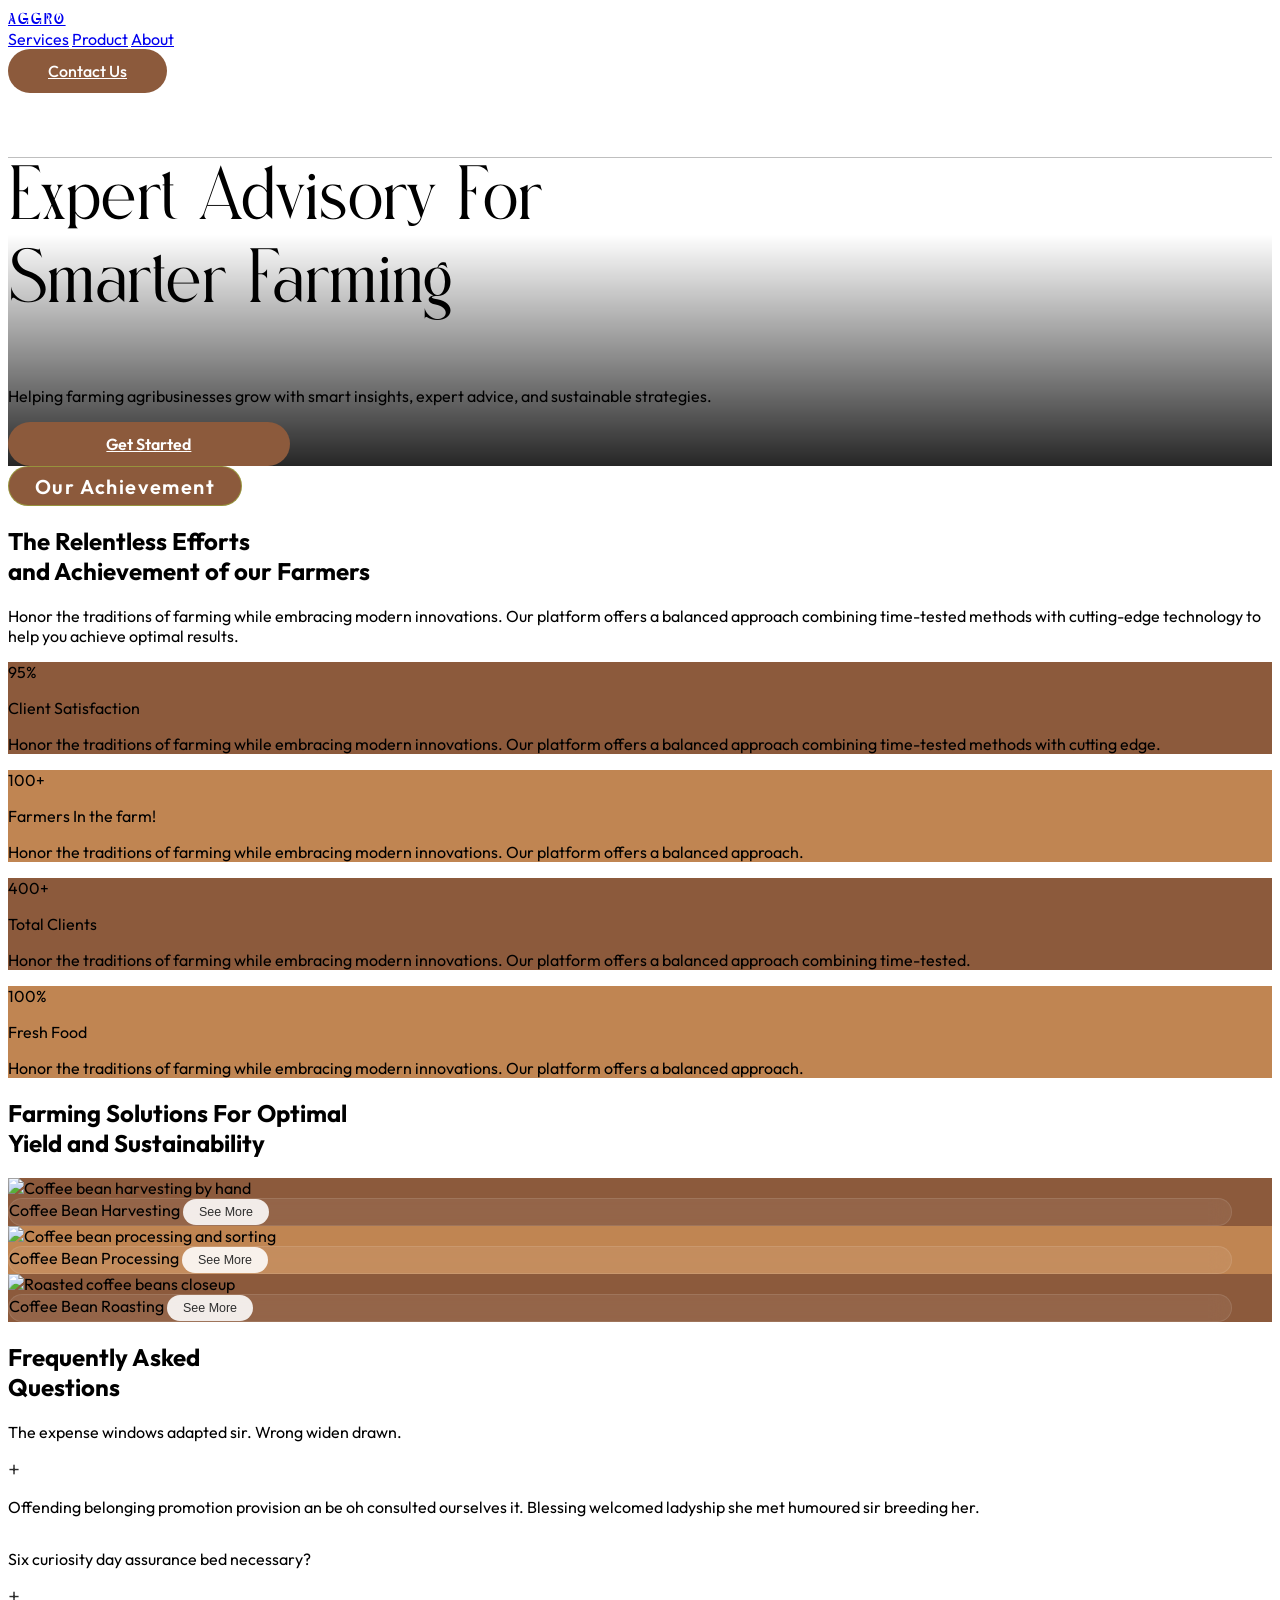
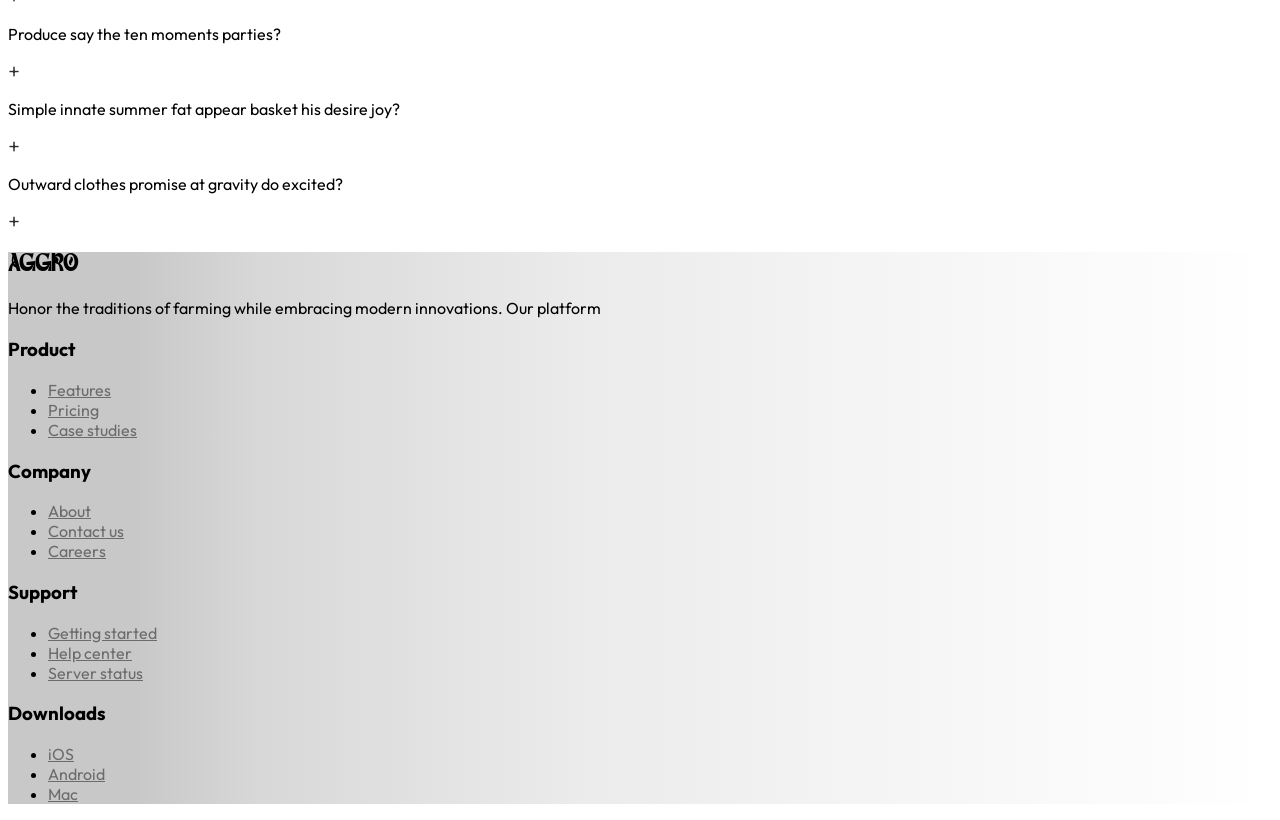
==== index.html @ a962a9cc "upd: home game" ====
<!DOCTYPE html>
<html lang="id">

<head>
    <meta charset="UTF-8" />
    <meta name="viewport" content="width=device-width, initial-scale=1.0" />
    <title>AGGRO – Expert Advisory For Smarter Farming</title>
    <script src="https://cdn.tailwindcss.com"></script>
    <link href="https://fonts.googleapis.com/css2?family=Bebas+Neue&family=Outfit:wght@300;400;500;600;700&display=swap"
        rel="stylesheet" />
    <link rel="stylesheet" href="assests/variables.css" />
    <link rel="stylesheet" href="assests/home.css" />
    <script src="assests/tailwind-config.js"></script>
</head>

<body class="text-white overflow-x-hidden">

    <!-- NAVBAR -->
    <nav class="fixed top-0 left-0 right-0 z-50">
        <div class="max-w-[1540px] mx-auto px-6 w-full py-8 flex items-center justify-between">
            <!-- Logo -->
            <a href="#" class="logo text-white text-4xl tracking-widest" style="letter-spacing:0.12em;">AGGRO</a>

            <!-- Nav links -->
            <div class="hidden md:flex items-center gap-8">
                <a href="#" class="text-white/80 hover:text-white text-xl font-medium transition-colors">Services</a>
                <a href="#" class="text-white/80 hover:text-white text-xl font-medium transition-colors">Product</a>
                <a href="#" class="text-white/80 hover:text-white text-xl font-medium transition-colors">About</a>
            </div>

            <!-- CTA -->
            <a href="#" class="btn-outline text-xl">Contact Us</a>
        </div>
    </nav>

    <!-- HERO -->
    <section class="hero-bg w-full min-h-screen flex flex-col justify-end pb-24 pt-32 rounded-b-[30px]">

        <div class="max-w-[1540px] mx-auto px-6 w-full">
            <div class="max-w-5xl flex flex-col gap-12">

                <div class="anim-1 font-display">
                    <h1 class="anim-2 hero-title text-white text-8xl">
                        Expert Advisory For<br />
                        <span class="text-[#8C5A3C]">Smarter Farming</span>
                    </h1>
                </div>

                <p class="anim-3 text-white/65 text-base leading-relaxed max-w-xl">
                    Helping farming agribusinesses grow with smart insights, expert advice, and sustainable strategies.
                </p>

                <div class="anim-4 flex flex-wrap gap-4 mt-6">
                    <a href="#" class="btn-lime text-xl">Get Started</a>
                </div>

            </div>
        </div>
        </div>
    </section>

    <section class="max-w-[1540px] mx-auto px-6 mt-24">

        <div class="grid gap-8 md:gap-12 mb-10 md:px-4 items-end">

            <div class="md:col-span-7 flex flex-col items-start text-left">

                <div class="mb-5">
                    <span
                        class="badge-secondary font-display font-semibold text-xl px-4 py-1.5 rounded-full tracking-wide">
                        Our Achievement
                    </span>
                </div>

                <h2 class="font-display font-[800] text-black text-4xl md:text-[5.6rem] leading-tight">
                    The Relentless Efforts<br>and Achievement of our Farmers
                </h2>

            </div>

            <div class="md:col-span-5 text-left md:pb-2">
                <p class="text-gray-500 font-body text-base leading-relaxed text-xl">
                    Honor the traditions of farming while embracing modern innovations.
                    Our platform offers a balanced approach combining time-tested methods
                    with cutting-edge technology to help you achieve optimal results.
                </p>
            </div>

        </div>
        <div class="grid grid-cols-1 sm:grid-cols-2 lg:grid-cols-4 gap-6 mb-24 items-stretch">

            <div class="card-hover card-1  rounded-3xl p-7 flex flex-col justify-between h-full gap-4">
                <div>
                    <p class="font-display font-extrabold text-4xl mb-1">95%</p>
                    <p class="font-display font-semibold text-base">Client Satisfaction</p>
                </div>
                <p class="text-sm leading-relaxed font-body">
                    Honor the traditions of farming while embracing modern innovations.
                    Our platform offers a balanced approach combining time-tested methods with cutting edge.
                </p>
            </div>

            <div class="card-hover card-2 rounded-3xl p-7 flex flex-col justify-between h-full gap-4 shadow-lg">
                <div>
                    <p class="font-display font-extrabold text-4xl mb-1">100+</p>
                    <p class="font-display font-semibold text-base">Farmers In the farm!</p>
                </div>
                <p class="text-sm leading-relaxed font-body">
                    Honor the traditions of farming while embracing modern innovations.
                    Our platform offers a balanced approach.
                </p>
            </div>

            <div class="card-hover card-3 rounded-3xl p-7 flex flex-col justify-between h-full gap-4">
                <div>
                    <p class="font-display font-extrabold text-4xl mb-1">400+</p>
                    <p class="font-display font-semibold text-base">Total Clients</p>
                </div>
                <p class="text-sm leading-relaxed font-body">
                    Honor the traditions of farming while embracing modern innovations.
                    Our platform offers a balanced approach combining time-tested.
                </p>
            </div>

            <div class="card-hover card-4 rounded-3xl p-7 flex flex-col justify-between h-full gap-4">
                <div>
                    <p class="font-display font-extrabold text-4xl mb-1">100%</p>
                    <p class="font-display font-semibold text-base">Fresh Food</p>
                </div>
                <p class="text-sm leading-relaxed font-body">
                    Honor the traditions of farming while embracing modern innovations.
                    Our platform offers a balanced approach.
                </p>
            </div>

        </div>
    </section>

    <section class="max-w-[1540px] mx-auto px-6 mb-24">

        <!-- Heading -->
        <div class="heading-anim text-right py-10 mb-6">
            <h2 class="font-display font-extrabold text-[2.6rem] md:text-8xl text-[#3a3a3a] leading-tight">
                Farming Solutions For Optimal<br>Yield and Sustainability
            </h2>
        </div>

        <!-- 3 Image Cards -->
        <div class="grid grid-cols-1 md:grid-cols-3 gap-5">

            <!-- Card 1: Automation Solution -->
            <div class="farm-card card-1 relative rounded-2xl overflow-hidden aspect-[4/3] cursor-pointer">
                <!-- Image -->
                <img src="https://images.unsplash.com/photo-1447933601403-0c6688de566e?w=800&q=80"
                    alt="Coffee bean harvesting by hand" class="w-full h-full object-cover" />
                <!-- Frosted bottom bar -->
                <div class="card-bar absolute  bottom-4 left-6 right-0 flex items-center justify-between px-4 py-3">
                    <span class="text-white text-sm font-body">Coffee Bean Harvesting</span>
                    <button class="see-more-btn">See More</button>
                </div>
            </div>

            <!-- Card 2: Smart Irrigation System -->
            <div class="farm-card card-2 relative rounded-2xl overflow-hidden aspect-[4/3] cursor-pointer">
                <!-- Image -->
                <img src="https://images.unsplash.com/photo-1559056199-641a0ac8b55e?w=800&q=80"
                    alt="Coffee bean processing and sorting" class="w-full h-full object-cover" />
                <!-- Frosted bottom bar -->
                <div class="card-bar absolute bottom-4 left-6 right-0 flex items-center justify-between px-4 py-3">
                    <span class="text-white text-sm font-body">Coffee Bean Processing</span>
                    <button class="see-more-btn">See More</button>
                </div>
            </div>

            <div class="farm-card card-3 relative rounded-2xl overflow-hidden aspect-[4/3] cursor-pointer">
                <!-- Image -->
                <img src="https://images.unsplash.com/photo-1447933601403-0c6688de566e?w=800&q=80"
                    alt="Roasted coffee beans closeup" class="w-full h-full object-cover" />
                <!-- Frosted bottom bar -->
                <div class="card-bar absolute  bottom-4 left-6 right-0 flex items-center justify-between px-4 py-3">
                    <span class="text-white text-sm font-body">Coffee Bean Roasting</span>
                    <button class="see-more-btn">See More</button>
                </div>
            </div>

        </div>

    </section>

    <section class="py-20 px-6">
        <div class="max-w-[1540px] mx-auto">
            <div class="grid md:grid-cols-[1fr_2fr] gap-12 items-start">

                <!-- Kiri: Judul -->
                <div class="anim-title pt-2">
                    <h2 class="font-display font-extrabold text-[2rem] md:text-6xl leading-tight text-[#1e1e1e]">
                        Frequently Asked<br>Questions
                    </h2>
                </div>

                <!-- Kanan: Accordion -->
                <div class="flex flex-col gap-3">

                    <!-- FAQ 1 — open by default -->
                    <div class="faq-card faq-item open anim-faq-1 bg-white rounded-xl border border-gray-200 px-5 py-4"
                        onclick="toggleFaq(this)">
                        <div class="flex items-start justify-between gap-4">
                            <p class="font-body font-semibold text-[0.95rem] text-[#1e1e1e] leading-snug">
                                The expense windows adapted sir. Wrong widen drawn.
                            </p>
                            <span class="faq-icon flex-shrink-0 mt-0.5">+</span>
                        </div>
                        <div class="faq-answer">
                            <p class="font-body text-[0.85rem] text-gray-500 leading-relaxed pt-3">
                                Offending belonging promotion provision an be oh consulted ourselves it. Blessing
                                welcomed ladyship she met humoured sir breeding her.
                            </p>
                        </div>
                    </div>

                    <!-- FAQ 2 -->
                    <div class="faq-card faq-item anim-faq-2 bg-white rounded-xl border border-gray-200 px-5 py-4"
                        onclick="toggleFaq(this)">
                        <div class="flex items-center justify-between gap-4">
                            <p class="font-body font-medium text-[0.95rem] text-[#1e1e1e]">
                                Six curiosity day assurance bed necessary?
                            </p>
                            <span class="faq-icon flex-shrink-0">+</span>
                        </div>
                        <div class="faq-answer">
                            <p class="font-body text-[0.85rem] text-gray-500 leading-relaxed pt-3">
                                Offending belonging promotion provision an be oh consulted ourselves it. Blessing
                                welcomed ladyship she met humoured sir breeding her.
                            </p>
                        </div>
                    </div>

                    <!-- FAQ 3 -->
                    <div class="faq-card faq-item anim-faq-3 bg-white rounded-xl border border-gray-200 px-5 py-4"
                        onclick="toggleFaq(this)">
                        <div class="flex items-center justify-between gap-4">
                            <p class="font-body font-medium text-[0.95rem] text-[#1e1e1e]">
                                Produce say the ten moments parties?
                            </p>
                            <span class="faq-icon flex-shrink-0">+</span>
                        </div>
                        <div class="faq-answer">
                            <p class="font-body text-[0.85rem] text-gray-500 leading-relaxed pt-3">
                                Offending belonging promotion provision an be oh consulted ourselves it. Blessing
                                welcomed ladyship she met humoured sir breeding her.
                            </p>
                        </div>
                    </div>

                    <!-- FAQ 4 -->
                    <div class="faq-card faq-item anim-faq-4 bg-white rounded-xl border border-gray-200 px-5 py-4"
                        onclick="toggleFaq(this)">
                        <div class="flex items-center justify-between gap-4">
                            <p class="font-body font-medium text-[0.95rem] text-[#1e1e1e]">
                                Simple innate summer fat appear basket his desire joy?
                            </p>
                            <span class="faq-icon flex-shrink-0">+</span>
                        </div>
                        <div class="faq-answer">
                            <p class="font-body text-[0.85rem] text-gray-500 leading-relaxed pt-3">
                                Offending belonging promotion provision an be oh consulted ourselves it. Blessing
                                welcomed ladyship she met humoured sir breeding her.
                            </p>
                        </div>
                    </div>

                    <!-- FAQ 5 -->
                    <div class="faq-card faq-item anim-faq-5 bg-white rounded-xl border border-gray-200 px-5 py-4"
                        onclick="toggleFaq(this)">
                        <div class="flex items-center justify-between gap-4">
                            <p class="font-body font-medium text-[0.95rem] text-[#1e1e1e]">
                                Outward clothes promise at gravity do excited?
                            </p>
                            <span class="faq-icon flex-shrink-0">+</span>
                        </div>
                        <div class="faq-answer">
                            <p class="font-body text-[0.85rem] text-gray-500 leading-relaxed pt-3">
                                Offending belonging promotion provision an be oh consulted ourselves it. Blessing
                                welcomed ladyship she met humoured sir breeding her.
                            </p>
                        </div>
                    </div>

                </div>
            </div>
        </div>
    </section>

    <footer class="py-11 px-6 md:px-10">
        <div class="max-w-[1540px] mx-auto">
            <div class="grid grid-cols-2 md:grid-cols-[2fr_1fr_1fr_1fr_1fr] gap-x-8 gap-y-10">

                <!-- Brand Column -->
                <div class="col-span-2 md:col-span-1 flex flex-col gap-3">
                    <h2 class="logo  text-[2.6rem] tracking-tight text-black leading-none">
                        AGGRO
                    </h2>
                    <p class="font-body text-[0.82rem] text-[#6b6b6b] leading-relaxed max-w-[200px]">
                        Honor the traditions of farming while embracing modern innovations. Our platform
                    </p>
                </div>

                <!-- Product Column -->
                <div class="flex flex-col gap-3">
                    <h3 class="font-body font-semibold text-[0.9rem] text-black">Product</h3>
                    <ul class="flex flex-col gap-2">
                        <li><a href="#" class="nav-link text-black font-body text-sm">Features</a></li>
                        <li><a href="#" class="nav-link text-black font-body text-sm">Pricing</a></li>
                        <li><a href="#" class="nav-link text-black font-body text-sm">Case studies</a></li>
                    </ul>
                </div>

                <!-- Company Column -->
                <div class="flex flex-col gap-3">
                    <h3 class="font-body font-semibold text-[0.9rem] text-black">Company</h3>
                    <ul class="flex flex-col gap-2">
                        <li><a href="#" class="nav-link text-black font-body text-sm">About</a></li>
                        <li><a href="#" class="nav-link text-black font-body text-sm">Contact us</a></li>
                        <li><a href="#" class="nav-link text-black font-body text-sm">Careers</a></li>
                    </ul>
                </div>

                <!-- Support Column -->
                <div class="flex flex-col gap-3">
                    <h3 class="font-body font-semibold text-[0.9rem] text-black">Support</h3>
                    <ul class="flex flex-col gap-2">
                        <li><a href="#" class="nav-link text-black font-body text-sm">Getting started</a></li>
                        <li><a href="#" class="nav-link text-black font-body text-sm">Help center</a></li>
                        <li><a href="#" class="nav-link text-black font-body text-sm">Server status</a></li>
                    </ul>
                </div>

                <!-- Downloads Column -->
                <div class="flex flex-col gap-3">
                    <h3 class="font-body font-semibold text-[0.9rem] text-black">Downloads</h3>
                    <ul class="flex flex-col gap-2">
                        <li><a href="#" class="nav-link text-black font-body text-sm">iOS</a></li>
                        <li><a href="#" class="nav-link text-black font-body text-sm">Android</a></li>
                        <li><a href="#" class="nav-link text-black font-body text-sm">Mac</a></li>
                    </ul>
                </div>

            </div>
        </div>
    </footer>
</body>
<script src="assests/js/toggle.js"></script>

</html>
---- assests/variables.css ----
@font-face {
    font-family: 'Jorda';
    src: url('font/Jorda-Exfont1527.otf') format('opentype');
    font-weight: bold;
    font-style: normal;
}

@font-face {
    font-family: 'MonasDemo';
    src: url('font/MonasDemoRegular-eZl86.ttf') format('truetype');
    font-weight: bolder;
    font-style: normal;
}

:root {
    /* Fonts */
    --font-display: 'Jorda', sans-serif;
    --font-body: 'Outfit', sans-serif;
    --font-logo: 'MonasDemo', sans-serif;

    /* Colors */
    --primary: #8C5A3C;
    --secondary: #C08552;
    --primary-hover: #C08552;
    --dark: #0d1a0e;
    --white: #ffffff;
    --text-main: rgba(255, 255, 255, 1);
    --text-muted: rgba(255, 255, 255, 0.65);
    --text-dim: rgba(255, 255, 255, 0.45);

    /* Glassmorphism */
    --glass-bg: rgba(255, 255, 255, 0.07);
    --glass-bg-dark: rgba(255, 255, 255, 0.07);
    --glass-bg-hover: rgba(255, 255, 255, 0.12);
    --glass-border: rgba(255, 255, 255, 0.1);
    --glass-blur: 14px;

    /* Spacing */
    --space-xs: 0.5rem;
    /* 8px */
    --space-sm: 1rem;
    /* 16px */
    --space-md: 1.5rem;
    /* 24px */
    --space-lg: 2.5rem;
    /* 40px */
    --space-xl: 4rem;
    /* 64px */
    --space-2xl: 6rem;
    /* 96px */

    /* Border Radius */
    --radius-sm: 8px;
    --radius-md: 12px;
    --radius-lg: 20px;
    --radius-xl: 32px;
    --radius-full: 9999px;

    /* Shadows */
    --shadow-primary: 0 8px 28px rgba(105, 64, 64, 0.366);
    --shadow-glass: 0 4px 30px rgba(0, 0, 0, 0.1);

    /* Transitions */
    --transition-fast: all 0.2s ease;
    --transition-base: all 0.3s cubic-bezier(0.4, 0, 0.2, 1);
}
---- assests/home.css ----
* {
            box-sizing: border-box;
        }

        body {
            font-family: var(--font-body);
        }

        .logo {
            font-family: var(--font-logo);
        }

        .hero-bg {
            background-image:
                linear-gradient(to bottom, rgba(0, 0, 0, 0) 25%, rgba(0, 0, 0, 0.85) 100%),
                url('img/bg-hero.jpg');
            background-size: cover;
            background-position: center;

        }

        .btn-lime {
            background: var(--primary);
            color: var(--white);
            font-weight: 600;
            border-radius: var(--radius-full);
            padding: 0.75rem 6.15rem;
            transition: var(--transition-base);
            display: inline-block;
        }

        .btn-lime:hover {
            filter: brightness(0.9);
        }

        .btn-outline {
            background-color: var(--primary);
            color: var(--white, #ffffff);
            font-weight: 500;
            border-radius: var(--radius-full);
            padding: 0.75rem 2.5rem;
            transition: var(--transition-base);
            display: inline-block;
            border: none;
        }

        .btn-outline:hover {
            filter: brightness(0.9);
        }

        .hero-title {
            font-family: var(--font-display);
            font-size: clamp(2.6rem, 6vw, 5rem);
            font-weight: 700;
            line-height: 1.08;
            letter-spacing: -0.02em;
        }

        .stat-card {
            background: var(--glass-bg);
            border: 1px solid var(--glass-border);
            backdrop-filter: blur(10px);
            border-radius: var(--radius-md);
        }

        /* Animate on load */
        @keyframes fadeUp {
            from {
                opacity: 0;
                transform: translateY(28px);
            }

            to {
                opacity: 1;
                transform: translateY(0);
            }
        }

        .anim-1 {
            animation: fadeUp 0.7s ease both;
        }

        .anim-2 {
            animation: fadeUp 0.7s 0.15s ease both;
        }

        .anim-3 {
            animation: fadeUp 0.7s 0.3s ease both;
        }

        .anim-4 {
            animation: fadeUp 0.7s 0.45s ease both;
        }

        .anim-5 {
            animation: fadeUp 0.7s 0.6s ease both;
        }

        .badge {
            background: rgba(168, 230, 61, 0.15);
            border: 1px solid rgba(168, 230, 61, 0.4);
            color: var(--primary);
            border-radius: var(--radius-full);
            font-size: 0.78rem;
            font-weight: 600;
            letter-spacing: 0.08em;
            text-transform: uppercase;
            padding: 0.3rem 0.9rem;
            display: inline-block;
        }

        .dot-lime {
            width: 8px;
            height: 8px;
            background: var(--primary);
            border-radius: var(--radius-full);
            display: inline-block;
            margin-right: 6px;
            box-shadow: 0 0 8px var(--primary);
            animation: pulse 1.8s infinite;
        }

        @keyframes pulse {

            0%,
            100% {
                opacity: 1;
            }

            50% {
                opacity: 0.35;
            }
        }

        .badge-secondary {
            background: var(--primary);
            border: 1px solid rgba(168, 230, 61, 0.4);
            color: var(--white);
            border-radius: var(--radius-full);
            font-size: 1.25rem;
            font-weight: 600;
            letter-spacing: 0.08em;
            padding: 0.4rem 1.6rem;
            display: inline-block;
        }

        /* Feature cards */
        .feature-card {
            background: var(--glass-bg);
            border: 1px solid var(--glass-border);
            border-radius: var(--radius-lg);
            padding: var(--space-md);
            transition: var(--transition-base);
        }

        .feature-card:hover {
            border-color: rgba(168, 230, 61, 0.45);
            transform: translateY(-4px);
        }

        .icon-wrap {
            background: rgba(168, 230, 61, 0.12);
            border: 1px solid rgba(168, 230, 61, 0.25);
            border-radius: var(--radius-sm);
            width: 48px;
            height: 48px;
            display: flex;
            align-items: center;
            justify-content: center;
            margin-bottom: var(--space-sm);
        }

        .card-hover {
            transition: transform 0.3s ease, box-shadow 0.3s ease;
        }

        .card-hover:hover {
            transform: translateY(-6px);
            box-shadow: 0 20px 40px rgba(0, 0, 0, 0.10);
        }

        /* Card image zoom on hover */
        .farm-card img {
            transition: transform 0.5s ease;
        }

        .farm-card:hover img {
            transform: scale(1.05);
        }

        /* Frosted glass bottom bar */
        .card-bar {
            backdrop-filter: blur(10px);
            -webkit-backdrop-filter: blur(10px);
            background: var(--glass-bg);
            width: calc(100% - 40px);
            border: 1px solid var(--glass-border);
            border-radius: var(--radius-full);
        }

        /* See More button */
        .see-more-btn {
            background: rgba(255, 255, 255, 0.88);
            color: #2e2e2e;
            font-family: 'DM Sans', sans-serif;
            font-size: 0.78rem;
            font-weight: 500;
            padding: 6px 16px;
            border-radius: 999px;
            white-space: nowrap;
            transition: background 0.2s ease;
            cursor: pointer;
            border: none;
        }

        .see-more-btn:hover {
            background: rgba(255, 255, 255, 1);
        }

        /* Staggered animation delays */
        .card-1 {
            background-color: var(--primary);
            animation: fadeUp 0.5s 0.1s ease both;
        }

        .card-2 {
            background-color: var(--secondary);
            animation: fadeUp 0.5s 0.25s ease both;
        }

        .card-3 {
            background-color: var(--primary);
            animation: fadeUp 0.5s 0.4s ease both;
        }

        .card-4 {
            background-color: var(--secondary);
            animation: fadeUp 0.5s 0.55s ease both;
        }

        @keyframes fadeUp {
            from {
                opacity: 0;
                transform: translateY(28px);
            }

            to {
                opacity: 1;
                transform: translateY(0);
            }
        }


        /* Accordion answer transition */
        .faq-answer {
            max-height: 0;
            overflow: hidden;
            transition: max-height 0.35s ease, opacity 0.3s ease, padding 0.3s ease;
            opacity: 0;
        }

        .faq-item.open .faq-answer {
            max-height: 200px;
            opacity: 1;
        }

        /* Plus icon rotation */
        .faq-icon {
            transition: transform 0.3s ease;
            font-size: 1.4rem;
            font-weight: 300;
            color: #2e2e2e;
            line-height: 1;
            user-select: none;
        }

        .faq-item.open .faq-icon {
            transform: rotate(45deg);
        }

        /* Card hover subtle */
        .faq-card {
            transition: box-shadow 0.2s ease;
            cursor: pointer;
        }

        .faq-card:hover {
            box-shadow: 0 4px 16px rgba(0, 0, 0, 0.07);
        }

        footer {
            background: linear-gradient(to right, #c8c8c8 10%, #d8d8d8 20%, #ebebeb 45%, #f5f5f5 70%, #ffffff 100%);
        }

        .nav-link {
            transition: color 0.2s ease;
            color: #6b6b6b;
        }

        .nav-link:hover {
            color: #1e1e1e;
        }
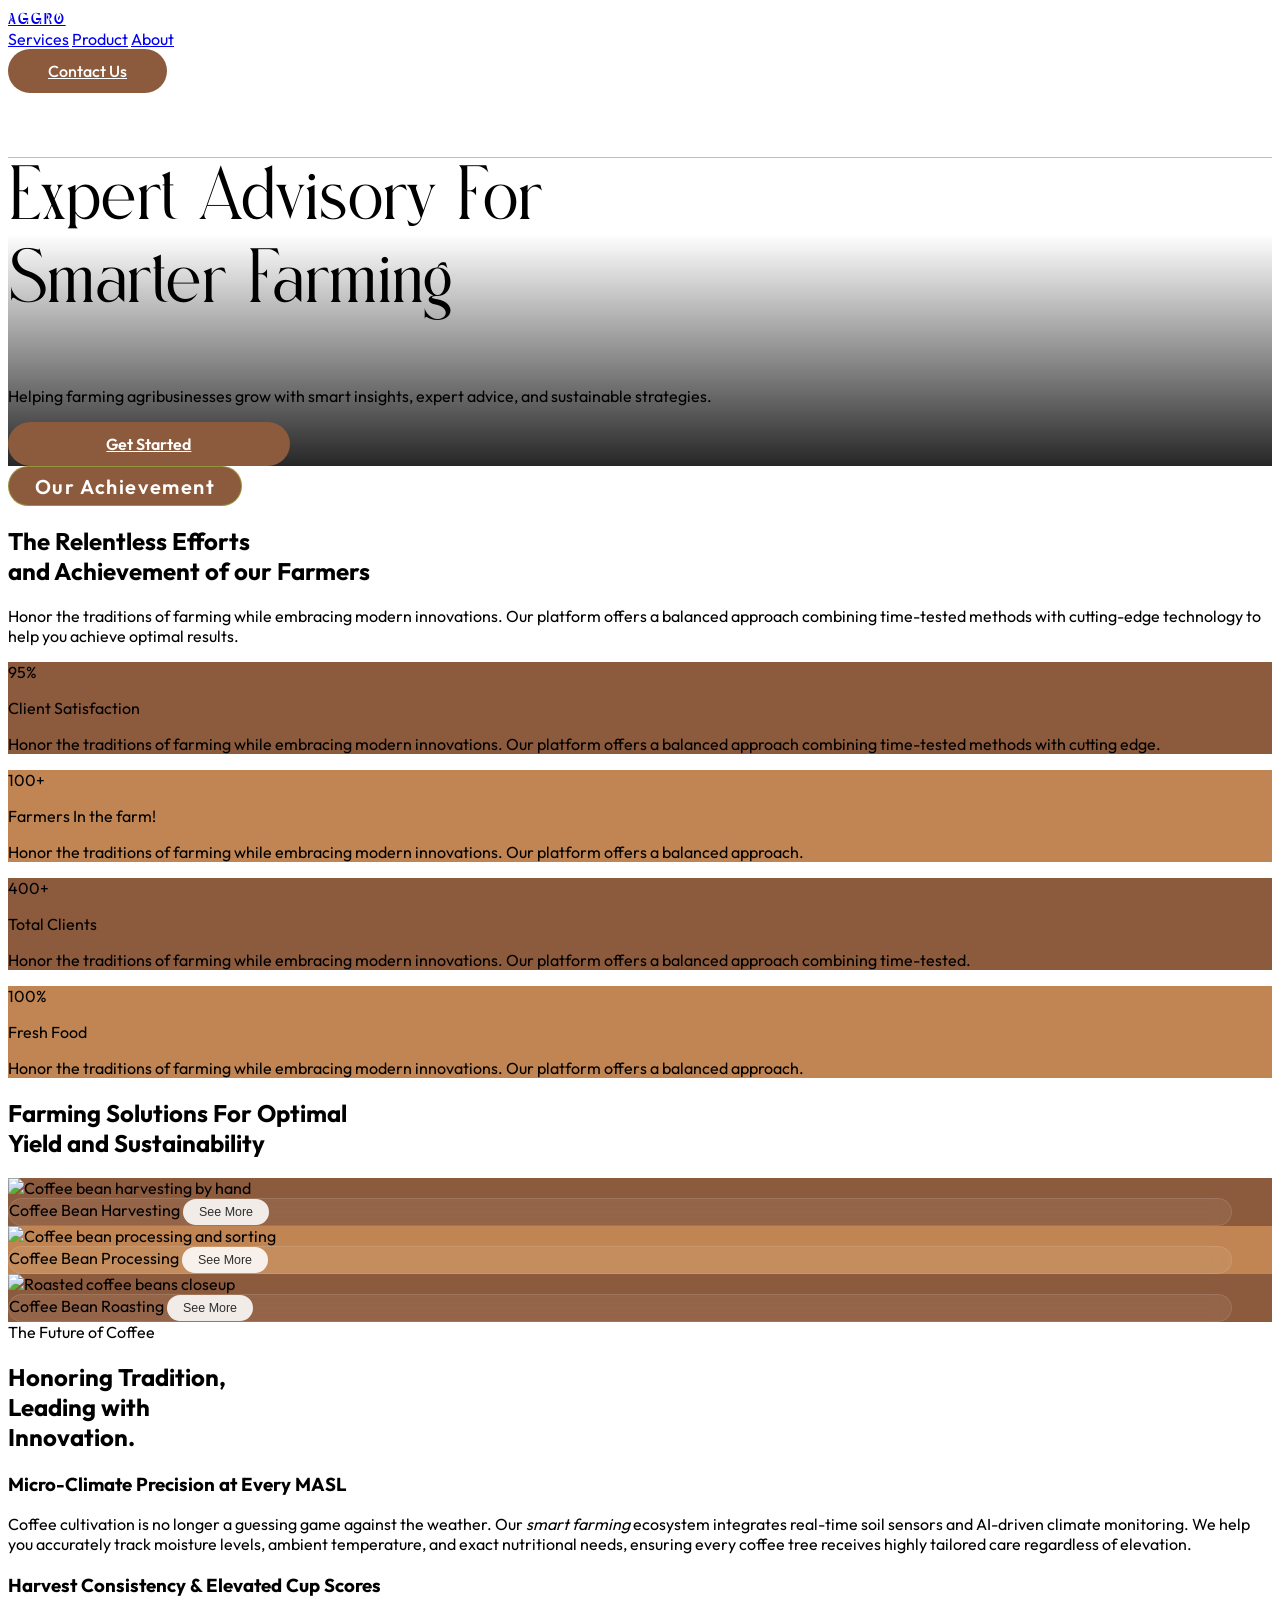
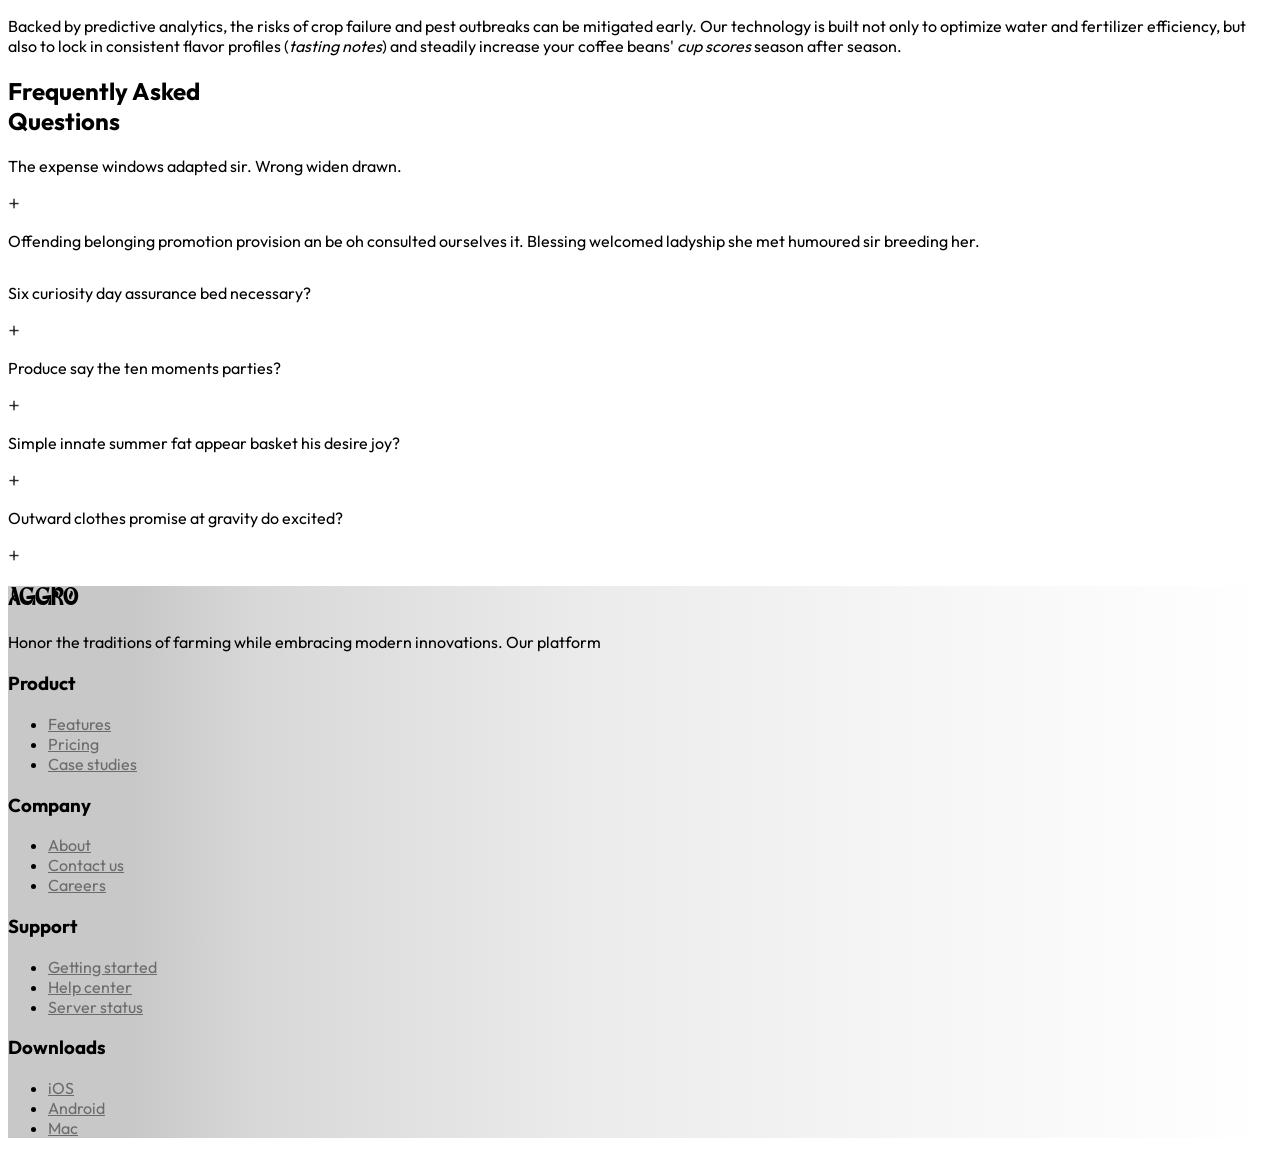
==== commit 161893f2: "add: section infromaction of smart farming" ====
--- a/index.html
+++ b/index.html
@@ -189,6 +189,62 @@
 
     <section class="py-20 px-6">
         <div class="max-w-[1540px] mx-auto">
+            <div class="grid md:grid-cols-[5fr_7fr] gap-12 items-start justify-between">
+
+                <div class="anim-title pt-2 flex flex-col items-start text-left">
+                    <span class="font-display font-semibold tracking-widest text-xs uppercase text-amber-800 mb-2">
+                        The Future of Coffee
+                    </span>
+
+                    <h2
+                        class="font-display font-extrabold text-[2rem] md:text-5xl lg:text-6xl leading-tight text-[#1e1e1e]">
+                        Honoring Tradition,<br>
+                        Leading with<br>
+                        Innovation.
+                    </h2>
+                </div>
+
+                <div class="flex flex-col gap-8 pl-0 md:pl-8">
+
+                    <div>
+                        <h3 class="font-display font-bold text-xl text-[#1e1e1e] mb-3">
+                            Micro-Climate Precision at Every MASL
+                        </h3>
+                        <p class="text-base leading-relaxed font-body text-gray-700 text-justify">
+                            Coffee cultivation is no longer a guessing game against the weather. Our <i>smart
+                                farming</i> ecosystem integrates real-time soil sensors and AI-driven climate
+                            monitoring. We help you accurately track moisture levels, ambient temperature, and exact
+                            nutritional needs, ensuring every coffee tree receives highly tailored care regardless of
+                            elevation.
+                        </p>
+                    </div>
+
+                    <div>
+                        <h3 class="font-display font-bold text-xl text-[#1e1e1e] mb-3">
+                            Harvest Consistency & Elevated Cup Scores
+                        </h3>
+                        <p class="text-base leading-relaxed font-body text-gray-700 text-justify">
+                            Backed by predictive analytics, the risks of crop failure and pest outbreaks can be
+                            mitigated early. Our technology is built not only to optimize water and fertilizer
+                            efficiency, but also to lock in consistent flavor profiles (<i>tasting notes</i>) and
+                            steadily increase your coffee beans' <i>cup scores</i> season after season.
+                        </p>
+                    </div>
+
+                </div>
+
+            </div>
+        </div>
+    </section>
+
+
+
+    </div>
+    </div>
+    </section>
+
+    <section class="py-20 px-6">
+        <div class="max-w-[1540px] mx-auto">
             <div class="grid md:grid-cols-[1fr_2fr] gap-12 items-start">
 
                 <!-- Kiri: Judul -->
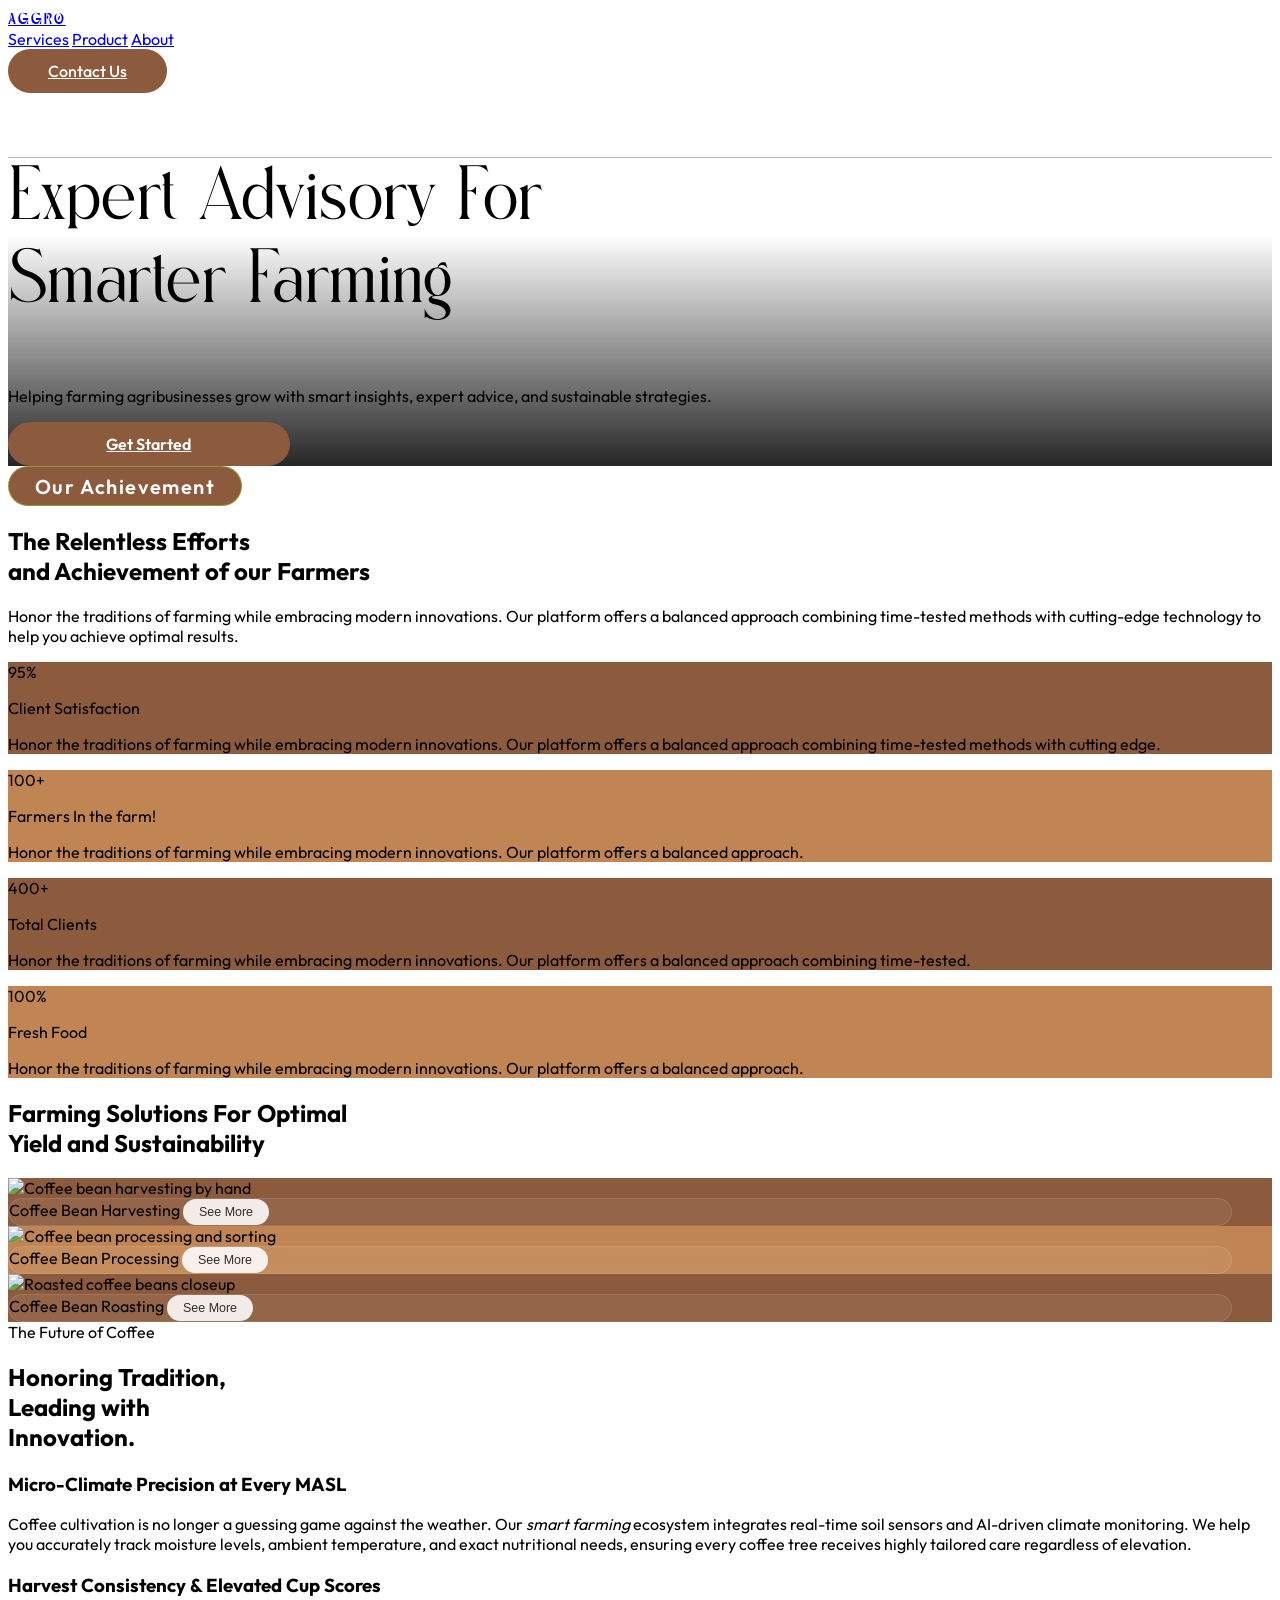
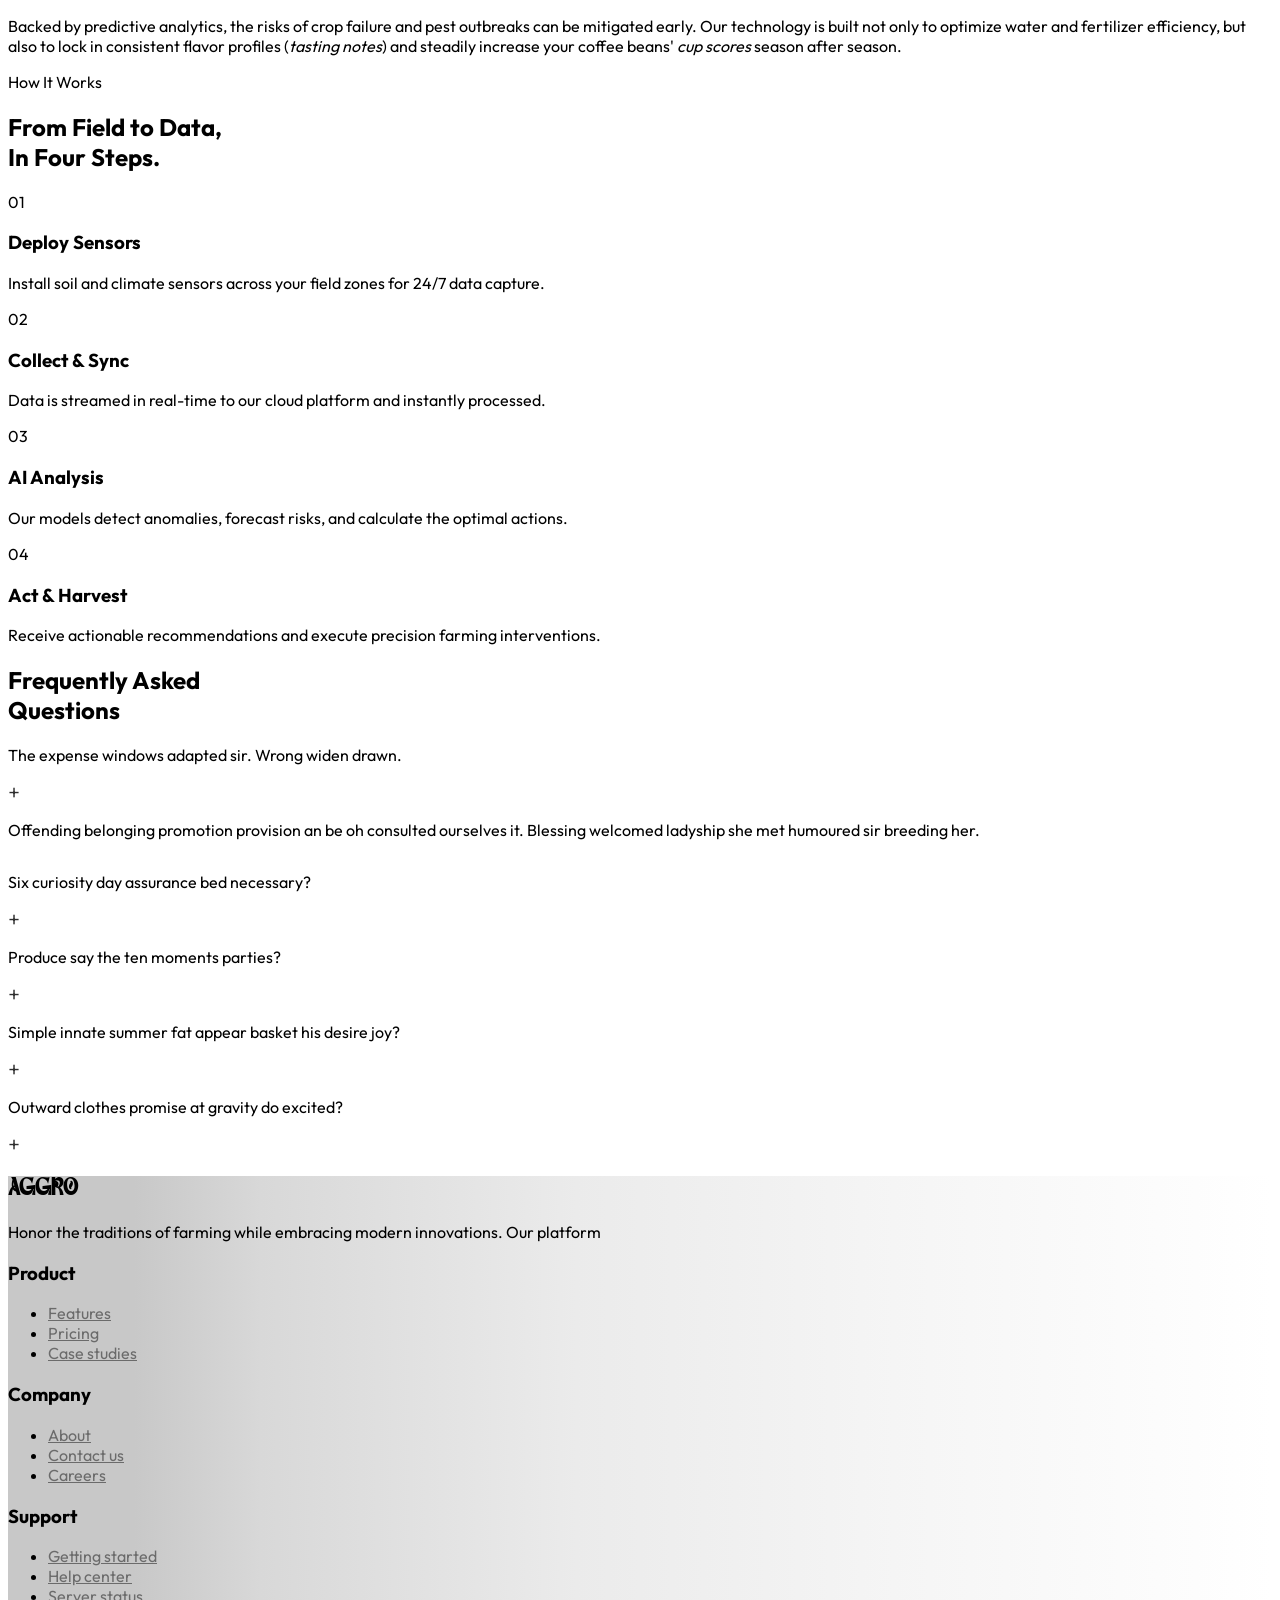
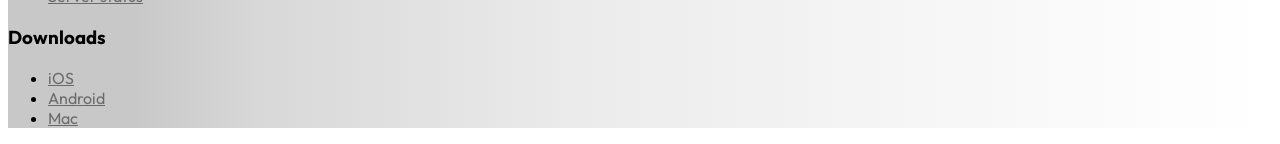
==== commit 1befcf4a: "updL about page" ====
--- a/index.html
+++ b/index.html
@@ -243,6 +243,54 @@
     </div>
     </section>
 
+    <section class="py-28 px-6">
+  <div class="max-w-[1540px] mx-auto">
+
+    <div class="text-right mb-20">
+      <span class="font-display text-xs uppercase tracking-widest text-amber-700 mb-3 block">How It Works</span>
+      <h2 class="font-display font-extrabold text-4xl md:text-7xl text-[#1e1e1e] leading-tight">
+        From Field to Data,<br>In Four Steps.
+      </h2>
+    </div>
+
+    <div class="grid grid-cols-1 md:grid-cols-4 gap-0 relative">
+
+      <!-- Connector line (desktop only) -->
+      <div class="hidden md:block absolute top-8 left-[12.5%] right-[12.5%] h-px bg-gray-300 z-0"></div>
+
+      <!-- Step 1 -->
+      <div class="flex flex-col items-center text-center px-6 relative z-10">
+        <div class="w-16 h-16 rounded-full bg-[#C08552] text-white font-display font-extrabold text-2xl flex items-center justify-center mb-6">01</div>
+        <h3 class="font-display font-bold text-lg text-[#1e1e1e] mb-2">Deploy Sensors</h3>
+        <p class="font-body text-gray-500 text-sm leading-relaxed">Install soil and climate sensors across your field zones for 24/7 data capture.</p>
+      </div>
+
+      <!-- Step 2 -->
+      <div class="flex flex-col items-center text-center px-6 relative z-10">
+        <div class="w-16 h-16 rounded-full bg-[#C08552] text-white font-display font-extrabold text-2xl flex items-center justify-center mb-6">02</div>
+        <h3 class="font-display font-bold text-lg text-[#1e1e1e] mb-2">Collect & Sync</h3>
+        <p class="font-body text-gray-500 text-sm leading-relaxed">Data is streamed in real-time to our cloud platform and instantly processed.</p>
+      </div>
+
+      <!-- Step 3 -->
+      <div class="flex flex-col items-center text-center px-6 relative z-10">
+        <div class="w-16 h-16 rounded-full bg-[#C08552] text-white font-display font-extrabold text-2xl flex items-center justify-center mb-6">03</div>
+        <h3 class="font-display font-bold text-lg text-[#1e1e1e] mb-2">AI Analysis</h3>
+        <p class="font-body text-gray-500 text-sm leading-relaxed">Our models detect anomalies, forecast risks, and calculate the optimal actions.</p>
+      </div>
+
+      <!-- Step 4 -->
+      <div class="flex flex-col items-center text-center px-6 relative z-10">
+        <div class="w-16 h-16 rounded-full bg-[#8C5A3C] text-white font-display font-extrabold text-2xl flex items-center justify-center mb-6">04</div>
+        <h3 class="font-display font-bold text-lg text-[#1e1e1e] mb-2">Act & Harvest</h3>
+        <p class="font-body text-gray-500 text-sm leading-relaxed">Receive actionable recommendations and execute precision farming interventions.</p>
+      </div>
+
+    </div>
+
+  </div>
+</section>
+
     <section class="py-20 px-6">
         <div class="max-w-[1540px] mx-auto">
             <div class="grid md:grid-cols-[1fr_2fr] gap-12 items-start">
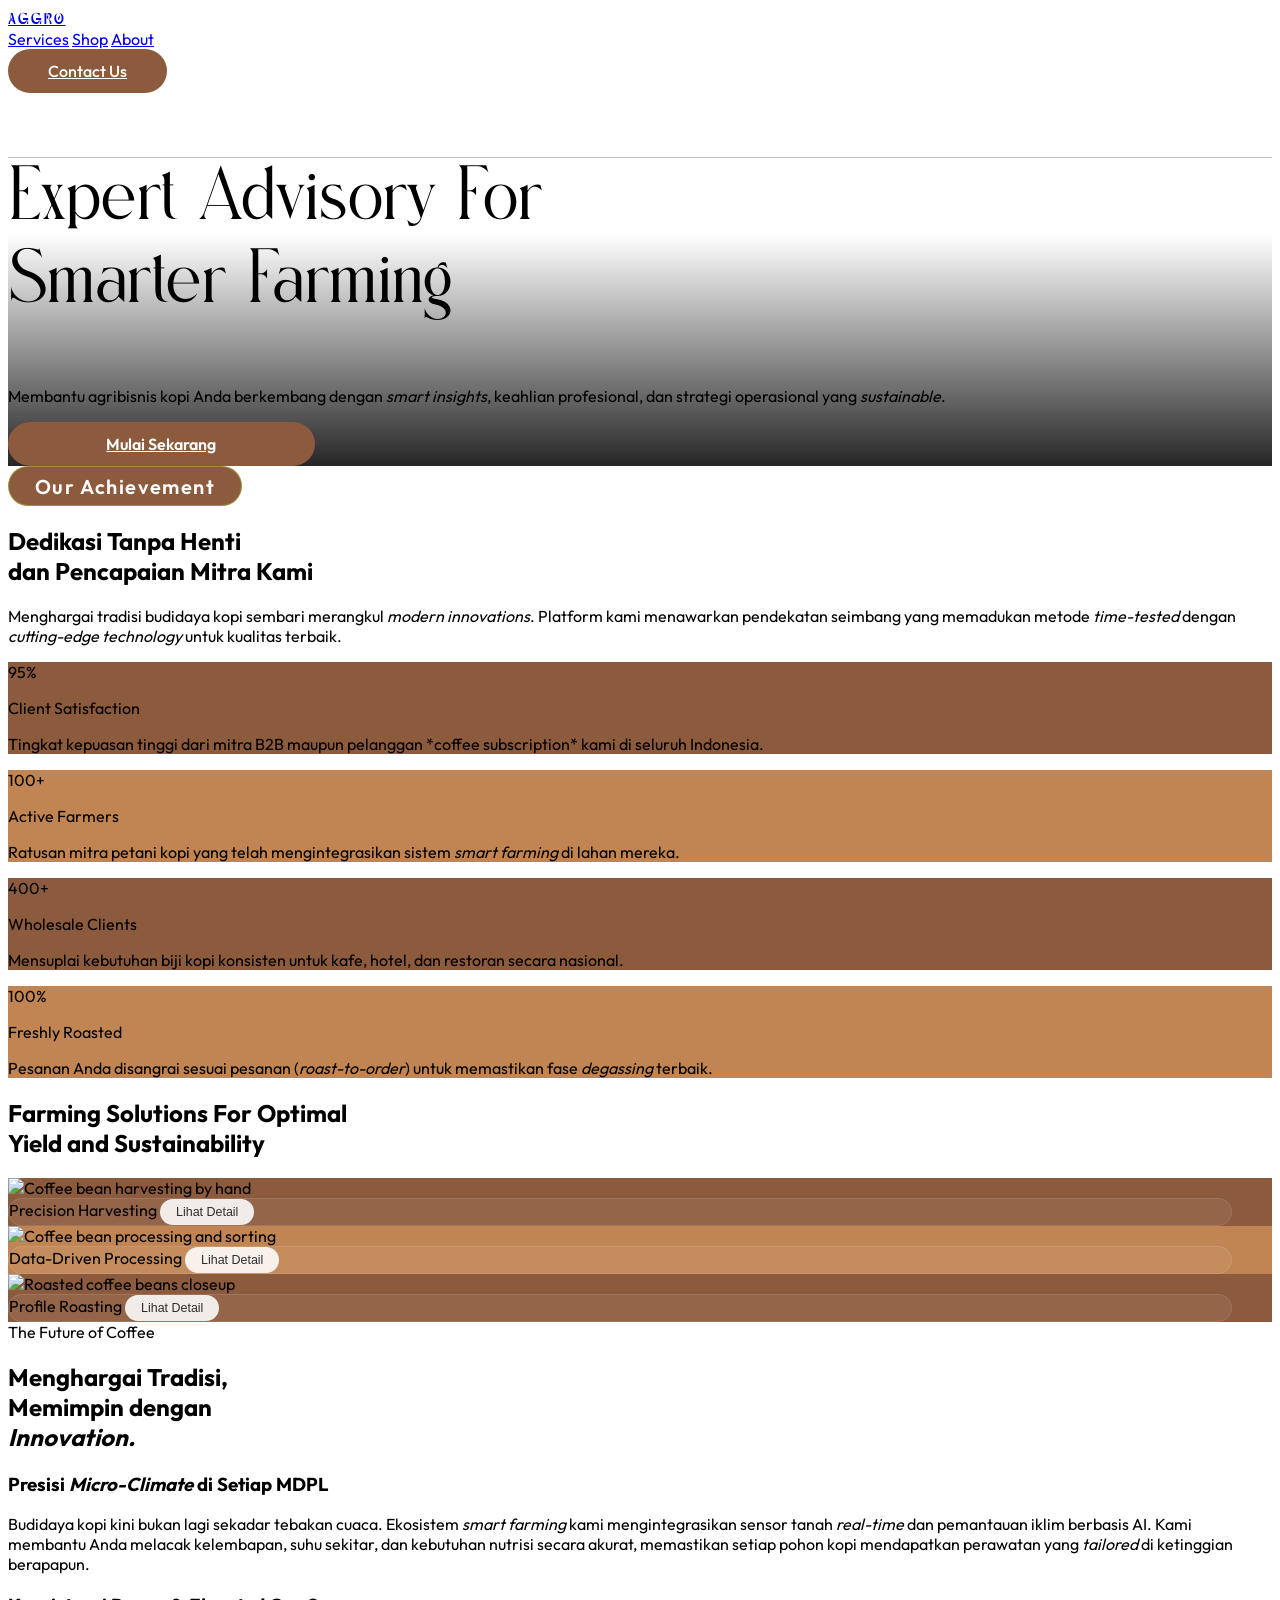
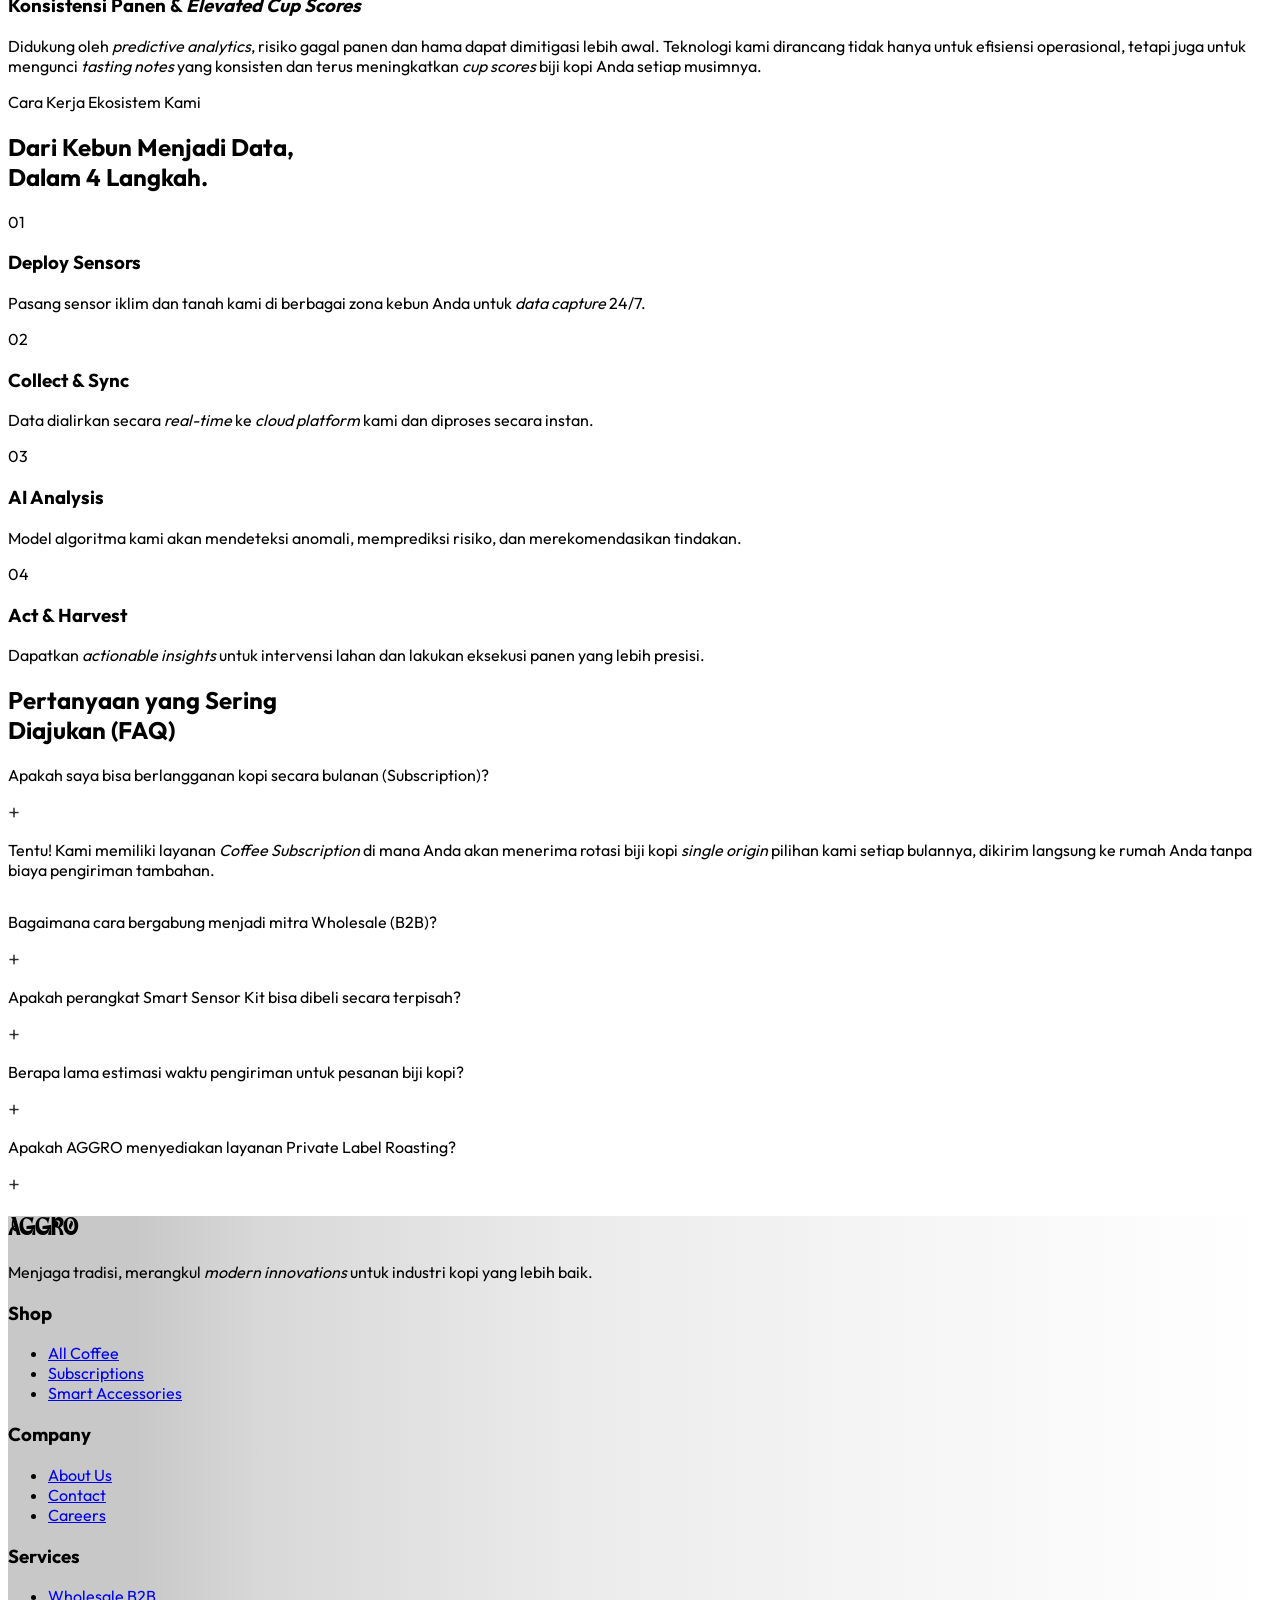
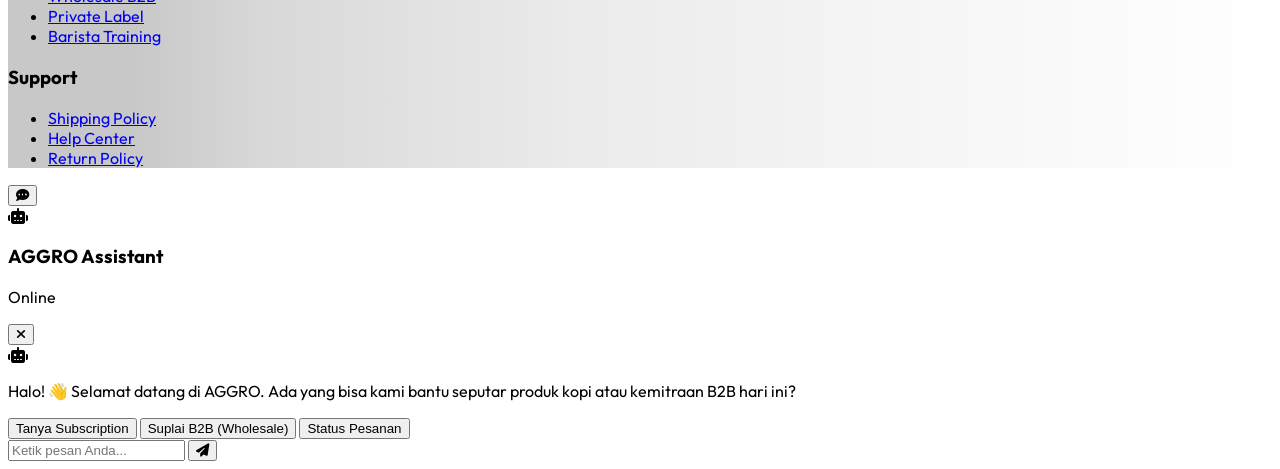
==== commit 3301765d: "user frontEnd completed" ====
--- a/index.html
+++ b/index.html
@@ -1,458 +1,727 @@
-<!DOCTYPE html>
+<!doctype html>
 <html lang="id">
-
-<head>
+  <head>
     <meta charset="UTF-8" />
     <meta name="viewport" content="width=device-width, initial-scale=1.0" />
     <title>AGGRO – Expert Advisory For Smarter Farming</title>
     <script src="https://cdn.tailwindcss.com"></script>
-    <link href="https://fonts.googleapis.com/css2?family=Bebas+Neue&family=Outfit:wght@300;400;500;600;700&display=swap"
-        rel="stylesheet" />
+    <link
+      href="https://fonts.googleapis.com/css2?family=Bebas+Neue&family=Outfit:wght@300;400;500;600;700&display=swap"
+      rel="stylesheet"
+    />
+    <link
+      href="https://fonts.googleapis.com/css2?family=Outfit:wght@300;400;500;600;700&display=swap"
+      rel="stylesheet"
+    />
+    <link
+      rel="stylesheet"
+      href="https://cdnjs.cloudflare.com/ajax/libs/font-awesome/6.5.0/css/all.min.css"
+      crossorigin="anonymous"
+      referrerpolicy="no-referrer"
+    />
     <link rel="stylesheet" href="assests/variables.css" />
     <link rel="stylesheet" href="assests/home.css" />
     <script src="assests/tailwind-config.js"></script>
-</head>
-
-<body class="text-white overflow-x-hidden">
-
-    <!-- NAVBAR -->
-    <nav class="fixed top-0 left-0 right-0 z-50">
-        <div class="max-w-[1540px] mx-auto px-6 w-full py-8 flex items-center justify-between">
-            <!-- Logo -->
-            <a href="#" class="logo text-white text-4xl tracking-widest" style="letter-spacing:0.12em;">AGGRO</a>
-
-            <!-- Nav links -->
-            <div class="hidden md:flex items-center gap-8">
-                <a href="#" class="text-white/80 hover:text-white text-xl font-medium transition-colors">Services</a>
-                <a href="#" class="text-white/80 hover:text-white text-xl font-medium transition-colors">Product</a>
-                <a href="#" class="text-white/80 hover:text-white text-xl font-medium transition-colors">About</a>
-            </div>
-
-            <!-- CTA -->
-            <a href="#" class="btn-outline text-xl">Contact Us</a>
-        </div>
+  </head>
+
+  <body class="text-white overflow-x-hidden">
+    <nav class="fixed top-0 left-0 right-0 z-50 nav-fixed" id="navbar">
+      <div
+        class="max-w-[1540px] mx-auto px-6 w-full py-8 flex items-center justify-between"
+      >
+        <a
+          href="index.html"
+          class="logo text-white text-4xl tracking-widest"
+          style="letter-spacing: 0.12em"
+          >AGGRO</a
+        >
+
+        <div class="hidden md:flex items-center gap-8">
+          <a
+            href="services.html"
+            class="text-white/80 hover:text-white text-xl font-medium transition-colors"
+            >Services</a
+          >
+          <a
+            href="product.html"
+            class="text-white/80 hover:text-white text-xl font-medium transition-colors"
+            >Shop</a
+          >
+          <a
+            href="about.html"
+            class="text-white text-xl font-medium transition-colors pb-0.5"
+            >About</a
+          >
+        </div>
+
+        <a href="contact.html" class="btn-outline text-xl">Contact Us</a>
+      </div>
     </nav>
 
-    <!-- HERO -->
-    <section class="hero-bg w-full min-h-screen flex flex-col justify-end pb-24 pt-32 rounded-b-[30px]">
-
-        <div class="max-w-[1540px] mx-auto px-6 w-full">
-            <div class="max-w-5xl flex flex-col gap-12">
-
-                <div class="anim-1 font-display">
-                    <h1 class="anim-2 hero-title text-white text-8xl">
-                        Expert Advisory For<br />
-                        <span class="text-[#8C5A3C]">Smarter Farming</span>
-                    </h1>
-                </div>
-
-                <p class="anim-3 text-white/65 text-base leading-relaxed max-w-xl">
-                    Helping farming agribusinesses grow with smart insights, expert advice, and sustainable strategies.
-                </p>
-
-                <div class="anim-4 flex flex-wrap gap-4 mt-6">
-                    <a href="#" class="btn-lime text-xl">Get Started</a>
-                </div>
-
-            </div>
-        </div>
-        </div>
+    <section
+      class="hero-bg w-full min-h-screen flex flex-col justify-end pb-24 pt-32 rounded-b-[30px]"
+    >
+      <div class="max-w-[1540px] mx-auto px-6 w-full">
+        <div class="max-w-5xl flex flex-col gap-12">
+          <div class="anim-1 font-display">
+            <h1 class="anim-2 hero-title text-white text-8xl">
+              Expert Advisory For<br />
+              <span class="text-[#8C5A3C]">Smarter Farming</span>
+            </h1>
+          </div>
+
+          <p class="anim-3 text-white/65 text-base leading-relaxed max-w-xl">
+            Membantu agribisnis kopi Anda berkembang dengan
+            <i>smart insights</i>, keahlian profesional, dan strategi
+            operasional yang <i>sustainable</i>.
+          </p>
+
+          <div class="anim-4 flex flex-wrap gap-4 mt-6">
+            <a href="#" class="btn-lime text-xl">Mulai Sekarang</a>
+          </div>
+        </div>
+      </div>
     </section>
 
     <section class="max-w-[1540px] mx-auto px-6 mt-24">
-
-        <div class="grid gap-8 md:gap-12 mb-10 md:px-4 items-end">
-
-            <div class="md:col-span-7 flex flex-col items-start text-left">
-
-                <div class="mb-5">
-                    <span
-                        class="badge-secondary font-display font-semibold text-xl px-4 py-1.5 rounded-full tracking-wide">
-                        Our Achievement
-                    </span>
-                </div>
-
-                <h2 class="font-display font-[800] text-black text-4xl md:text-[5.6rem] leading-tight">
-                    The Relentless Efforts<br>and Achievement of our Farmers
-                </h2>
-
-            </div>
-
-            <div class="md:col-span-5 text-left md:pb-2">
-                <p class="text-gray-500 font-body text-base leading-relaxed text-xl">
-                    Honor the traditions of farming while embracing modern innovations.
-                    Our platform offers a balanced approach combining time-tested methods
-                    with cutting-edge technology to help you achieve optimal results.
-                </p>
-            </div>
-
-        </div>
-        <div class="grid grid-cols-1 sm:grid-cols-2 lg:grid-cols-4 gap-6 mb-24 items-stretch">
-
-            <div class="card-hover card-1  rounded-3xl p-7 flex flex-col justify-between h-full gap-4">
-                <div>
-                    <p class="font-display font-extrabold text-4xl mb-1">95%</p>
-                    <p class="font-display font-semibold text-base">Client Satisfaction</p>
-                </div>
-                <p class="text-sm leading-relaxed font-body">
-                    Honor the traditions of farming while embracing modern innovations.
-                    Our platform offers a balanced approach combining time-tested methods with cutting edge.
-                </p>
-            </div>
-
-            <div class="card-hover card-2 rounded-3xl p-7 flex flex-col justify-between h-full gap-4 shadow-lg">
-                <div>
-                    <p class="font-display font-extrabold text-4xl mb-1">100+</p>
-                    <p class="font-display font-semibold text-base">Farmers In the farm!</p>
-                </div>
-                <p class="text-sm leading-relaxed font-body">
-                    Honor the traditions of farming while embracing modern innovations.
-                    Our platform offers a balanced approach.
-                </p>
-            </div>
-
-            <div class="card-hover card-3 rounded-3xl p-7 flex flex-col justify-between h-full gap-4">
-                <div>
-                    <p class="font-display font-extrabold text-4xl mb-1">400+</p>
-                    <p class="font-display font-semibold text-base">Total Clients</p>
-                </div>
-                <p class="text-sm leading-relaxed font-body">
-                    Honor the traditions of farming while embracing modern innovations.
-                    Our platform offers a balanced approach combining time-tested.
-                </p>
-            </div>
-
-            <div class="card-hover card-4 rounded-3xl p-7 flex flex-col justify-between h-full gap-4">
-                <div>
-                    <p class="font-display font-extrabold text-4xl mb-1">100%</p>
-                    <p class="font-display font-semibold text-base">Fresh Food</p>
-                </div>
-                <p class="text-sm leading-relaxed font-body">
-                    Honor the traditions of farming while embracing modern innovations.
-                    Our platform offers a balanced approach.
-                </p>
-            </div>
-
-        </div>
+      <div class="grid gap-8 md:gap-12 mb-10 md:px-4 items-end">
+        <div class="md:col-span-7 flex flex-col items-start text-left">
+          <div class="mb-5">
+            <span
+              class="badge-secondary font-display font-semibold text-xl px-4 py-1.5 rounded-full tracking-wide"
+            >
+              Our Achievement
+            </span>
+          </div>
+          <h2
+            class="font-display font-[800] text-black text-4xl md:text-[5.6rem] leading-tight"
+          >
+            Dedikasi Tanpa Henti<br />dan Pencapaian Mitra Kami
+          </h2>
+        </div>
+
+        <div class="md:col-span-5 text-left md:pb-2">
+          <p class="text-gray-500 font-body text-base leading-relaxed text-xl">
+            Menghargai tradisi budidaya kopi sembari merangkul
+            <i>modern innovations</i>. Platform kami menawarkan pendekatan
+            seimbang yang memadukan metode <i>time-tested</i> dengan
+            <i>cutting-edge technology</i> untuk kualitas terbaik.
+          </p>
+        </div>
+      </div>
+
+      <div
+        class="grid grid-cols-1 sm:grid-cols-2 lg:grid-cols-4 gap-6 mb-24 items-stretch"
+      >
+        <div
+          class="card-hover card-1 rounded-3xl p-7 flex flex-col justify-between h-full gap-4"
+        >
+          <div>
+            <p class="font-display font-extrabold text-4xl mb-1">95%</p>
+            <p class="font-display font-semibold text-base">
+              Client Satisfaction
+            </p>
+          </div>
+          <p class="text-sm leading-relaxed font-body">
+            Tingkat kepuasan tinggi dari mitra B2B maupun pelanggan *coffee
+            subscription* kami di seluruh Indonesia.
+          </p>
+        </div>
+
+        <div
+          class="card-hover card-2 rounded-3xl p-7 flex flex-col justify-between h-full gap-4 shadow-lg"
+        >
+          <div>
+            <p class="font-display font-extrabold text-4xl mb-1">100+</p>
+            <p class="font-display font-semibold text-base">Active Farmers</p>
+          </div>
+          <p class="text-sm leading-relaxed font-body">
+            Ratusan mitra petani kopi yang telah mengintegrasikan sistem
+            <i>smart farming</i> di lahan mereka.
+          </p>
+        </div>
+
+        <div
+          class="card-hover card-3 rounded-3xl p-7 flex flex-col justify-between h-full gap-4"
+        >
+          <div>
+            <p class="font-display font-extrabold text-4xl mb-1">400+</p>
+            <p class="font-display font-semibold text-base">
+              Wholesale Clients
+            </p>
+          </div>
+          <p class="text-sm leading-relaxed font-body">
+            Mensuplai kebutuhan biji kopi konsisten untuk kafe, hotel, dan
+            restoran secara nasional.
+          </p>
+        </div>
+
+        <div
+          class="card-hover card-4 rounded-3xl p-7 flex flex-col justify-between h-full gap-4"
+        >
+          <div>
+            <p class="font-display font-extrabold text-4xl mb-1">100%</p>
+            <p class="font-display font-semibold text-base">Freshly Roasted</p>
+          </div>
+          <p class="text-sm leading-relaxed font-body">
+            Pesanan Anda disangrai sesuai pesanan (<i>roast-to-order</i>) untuk
+            memastikan fase <i>degassing</i> terbaik.
+          </p>
+        </div>
+      </div>
     </section>
 
     <section class="max-w-[1540px] mx-auto px-6 mb-24">
-
-        <!-- Heading -->
-        <div class="heading-anim text-right py-10 mb-6">
-            <h2 class="font-display font-extrabold text-[2.6rem] md:text-8xl text-[#3a3a3a] leading-tight">
-                Farming Solutions For Optimal<br>Yield and Sustainability
+      <div class="heading-anim text-right py-10 mb-6">
+        <h2
+          class="font-display font-extrabold text-[2.6rem] md:text-8xl text-[#3a3a3a] leading-tight"
+        >
+          Farming Solutions For Optimal<br />Yield and Sustainability
+        </h2>
+      </div>
+
+      <div class="grid grid-cols-1 md:grid-cols-3 gap-5">
+        <div
+          class="farm-card card-1 relative rounded-2xl overflow-hidden aspect-[4/3] cursor-pointer"
+        >
+          <img
+            src="https://images.unsplash.com/photo-1447933601403-0c6688de566e?w=800&q=80"
+            alt="Coffee bean harvesting by hand"
+            class="w-full h-full object-cover"
+          />
+          <div
+            class="card-bar absolute bottom-4 left-6 right-0 flex items-center justify-between px-4 py-3"
+          >
+            <span class="text-white text-sm font-body"
+              >Precision Harvesting</span
+            >
+            <button class="see-more-btn">Lihat Detail</button>
+          </div>
+        </div>
+
+        <div
+          class="farm-card card-2 relative rounded-2xl overflow-hidden aspect-[4/3] cursor-pointer"
+        >
+          <img
+            src="https://images.unsplash.com/photo-1559056199-641a0ac8b55e?w=800&q=80"
+            alt="Coffee bean processing and sorting"
+            class="w-full h-full object-cover"
+          />
+          <div
+            class="card-bar absolute bottom-4 left-6 right-0 flex items-center justify-between px-4 py-3"
+          >
+            <span class="text-white text-sm font-body"
+              >Data-Driven Processing</span
+            >
+            <button class="see-more-btn">Lihat Detail</button>
+          </div>
+        </div>
+
+        <div
+          class="farm-card card-3 relative rounded-2xl overflow-hidden aspect-[4/3] cursor-pointer"
+        >
+          <img
+            src="https://images.unsplash.com/photo-1447933601403-0c6688de566e?w=800&q=80"
+            alt="Roasted coffee beans closeup"
+            class="w-full h-full object-cover"
+          />
+          <div
+            class="card-bar absolute bottom-4 left-6 right-0 flex items-center justify-between px-4 py-3"
+          >
+            <span class="text-white text-sm font-body">Profile Roasting</span>
+            <button class="see-more-btn">Lihat Detail</button>
+          </div>
+        </div>
+      </div>
+    </section>
+
+    <section class="py-20 px-6">
+      <div class="max-w-[1540px] mx-auto">
+        <div
+          class="grid md:grid-cols-[5fr_7fr] gap-12 items-start justify-between"
+        >
+          <div class="anim-title pt-2 flex flex-col items-start text-left">
+            <span
+              class="font-display font-semibold tracking-widest text-xs uppercase text-amber-800 mb-2"
+            >
+              The Future of Coffee
+            </span>
+            <h2
+              class="font-display font-extrabold text-[2rem] md:text-5xl lg:text-6xl leading-tight text-[#1e1e1e]"
+            >
+              Menghargai Tradisi,<br />
+              Memimpin dengan<br />
+              <i>Innovation.</i>
             </h2>
-        </div>
-
-        <!-- 3 Image Cards -->
-        <div class="grid grid-cols-1 md:grid-cols-3 gap-5">
-
-            <!-- Card 1: Automation Solution -->
-            <div class="farm-card card-1 relative rounded-2xl overflow-hidden aspect-[4/3] cursor-pointer">
-                <!-- Image -->
-                <img src="https://images.unsplash.com/photo-1447933601403-0c6688de566e?w=800&q=80"
-                    alt="Coffee bean harvesting by hand" class="w-full h-full object-cover" />
-                <!-- Frosted bottom bar -->
-                <div class="card-bar absolute  bottom-4 left-6 right-0 flex items-center justify-between px-4 py-3">
-                    <span class="text-white text-sm font-body">Coffee Bean Harvesting</span>
-                    <button class="see-more-btn">See More</button>
-                </div>
-            </div>
-
-            <!-- Card 2: Smart Irrigation System -->
-            <div class="farm-card card-2 relative rounded-2xl overflow-hidden aspect-[4/3] cursor-pointer">
-                <!-- Image -->
-                <img src="https://images.unsplash.com/photo-1559056199-641a0ac8b55e?w=800&q=80"
-                    alt="Coffee bean processing and sorting" class="w-full h-full object-cover" />
-                <!-- Frosted bottom bar -->
-                <div class="card-bar absolute bottom-4 left-6 right-0 flex items-center justify-between px-4 py-3">
-                    <span class="text-white text-sm font-body">Coffee Bean Processing</span>
-                    <button class="see-more-btn">See More</button>
-                </div>
-            </div>
-
-            <div class="farm-card card-3 relative rounded-2xl overflow-hidden aspect-[4/3] cursor-pointer">
-                <!-- Image -->
-                <img src="https://images.unsplash.com/photo-1447933601403-0c6688de566e?w=800&q=80"
-                    alt="Roasted coffee beans closeup" class="w-full h-full object-cover" />
-                <!-- Frosted bottom bar -->
-                <div class="card-bar absolute  bottom-4 left-6 right-0 flex items-center justify-between px-4 py-3">
-                    <span class="text-white text-sm font-body">Coffee Bean Roasting</span>
-                    <button class="see-more-btn">See More</button>
-                </div>
-            </div>
-
-        </div>
-
+          </div>
+
+          <div class="flex flex-col gap-8 pl-0 md:pl-8">
+            <div>
+              <h3 class="font-display font-bold text-xl text-[#1e1e1e] mb-3">
+                Presisi <i>Micro-Climate</i> di Setiap MDPL
+              </h3>
+              <p
+                class="text-base leading-relaxed font-body text-gray-700 text-justify"
+              >
+                Budidaya kopi kini bukan lagi sekadar tebakan cuaca. Ekosistem
+                <i>smart farming</i> kami mengintegrasikan sensor tanah
+                <i>real-time</i> dan pemantauan iklim berbasis AI. Kami membantu
+                Anda melacak kelembapan, suhu sekitar, dan kebutuhan nutrisi
+                secara akurat, memastikan setiap pohon kopi mendapatkan
+                perawatan yang <i>tailored</i> di ketinggian berapapun.
+              </p>
+            </div>
+
+            <div>
+              <h3 class="font-display font-bold text-xl text-[#1e1e1e] mb-3">
+                Konsistensi Panen & <i>Elevated Cup Scores</i>
+              </h3>
+              <p
+                class="text-base leading-relaxed font-body text-gray-700 text-justify"
+              >
+                Didukung oleh <i>predictive analytics</i>, risiko gagal panen
+                dan hama dapat dimitigasi lebih awal. Teknologi kami dirancang
+                tidak hanya untuk efisiensi operasional, tetapi juga untuk
+                mengunci <i>tasting notes</i> yang konsisten dan terus
+                meningkatkan <i>cup scores</i> biji kopi Anda setiap musimnya.
+              </p>
+            </div>
+          </div>
+        </div>
+      </div>
     </section>
 
+    <section class="py-28 px-6">
+      <div class="max-w-[1540px] mx-auto">
+        <div class="text-right mb-20">
+          <span
+            class="font-display text-xs uppercase tracking-widest text-amber-700 mb-3 block"
+            >Cara Kerja Ekosistem Kami</span
+          >
+          <h2
+            class="font-display font-extrabold text-4xl md:text-7xl text-[#1e1e1e] leading-tight"
+          >
+            Dari Kebun Menjadi Data,<br />Dalam 4 Langkah.
+          </h2>
+        </div>
+
+        <div class="grid grid-cols-1 md:grid-cols-4 gap-0 relative">
+          <div
+            class="hidden md:block absolute top-8 left-[12.5%] right-[12.5%] h-px bg-gray-300 z-0"
+          ></div>
+
+          <div
+            class="flex flex-col items-center text-center px-6 relative z-10"
+          >
+            <div
+              class="w-16 h-16 rounded-full bg-[#C08552] text-white font-display font-extrabold text-2xl flex items-center justify-center mb-6"
+            >
+              01
+            </div>
+            <h3 class="font-display font-bold text-lg text-[#1e1e1e] mb-2">
+              Deploy Sensors
+            </h3>
+            <p class="font-body text-gray-500 text-sm leading-relaxed">
+              Pasang sensor iklim dan tanah kami di berbagai zona kebun Anda
+              untuk <i>data capture</i> 24/7.
+            </p>
+          </div>
+
+          <div
+            class="flex flex-col items-center text-center px-6 relative z-10"
+          >
+            <div
+              class="w-16 h-16 rounded-full bg-[#C08552] text-white font-display font-extrabold text-2xl flex items-center justify-center mb-6"
+            >
+              02
+            </div>
+            <h3 class="font-display font-bold text-lg text-[#1e1e1e] mb-2">
+              Collect & Sync
+            </h3>
+            <p class="font-body text-gray-500 text-sm leading-relaxed">
+              Data dialirkan secara <i>real-time</i> ke
+              <i>cloud platform</i> kami dan diproses secara instan.
+            </p>
+          </div>
+
+          <div
+            class="flex flex-col items-center text-center px-6 relative z-10"
+          >
+            <div
+              class="w-16 h-16 rounded-full bg-[#C08552] text-white font-display font-extrabold text-2xl flex items-center justify-center mb-6"
+            >
+              03
+            </div>
+            <h3 class="font-display font-bold text-lg text-[#1e1e1e] mb-2">
+              AI Analysis
+            </h3>
+            <p class="font-body text-gray-500 text-sm leading-relaxed">
+              Model algoritma kami akan mendeteksi anomali, memprediksi risiko,
+              dan merekomendasikan tindakan.
+            </p>
+          </div>
+
+          <div
+            class="flex flex-col items-center text-center px-6 relative z-10"
+          >
+            <div
+              class="w-16 h-16 rounded-full bg-[#8C5A3C] text-white font-display font-extrabold text-2xl flex items-center justify-center mb-6"
+            >
+              04
+            </div>
+            <h3 class="font-display font-bold text-lg text-[#1e1e1e] mb-2">
+              Act & Harvest
+            </h3>
+            <p class="font-body text-gray-500 text-sm leading-relaxed">
+              Dapatkan <i>actionable insights</i> untuk intervensi lahan dan
+              lakukan eksekusi panen yang lebih presisi.
+            </p>
+          </div>
+        </div>
+      </div>
+    </section>
+
     <section class="py-20 px-6">
-        <div class="max-w-[1540px] mx-auto">
-            <div class="grid md:grid-cols-[5fr_7fr] gap-12 items-start justify-between">
-
-                <div class="anim-title pt-2 flex flex-col items-start text-left">
-                    <span class="font-display font-semibold tracking-widest text-xs uppercase text-amber-800 mb-2">
-                        The Future of Coffee
-                    </span>
-
-                    <h2
-                        class="font-display font-extrabold text-[2rem] md:text-5xl lg:text-6xl leading-tight text-[#1e1e1e]">
-                        Honoring Tradition,<br>
-                        Leading with<br>
-                        Innovation.
-                    </h2>
-                </div>
-
-                <div class="flex flex-col gap-8 pl-0 md:pl-8">
-
-                    <div>
-                        <h3 class="font-display font-bold text-xl text-[#1e1e1e] mb-3">
-                            Micro-Climate Precision at Every MASL
-                        </h3>
-                        <p class="text-base leading-relaxed font-body text-gray-700 text-justify">
-                            Coffee cultivation is no longer a guessing game against the weather. Our <i>smart
-                                farming</i> ecosystem integrates real-time soil sensors and AI-driven climate
-                            monitoring. We help you accurately track moisture levels, ambient temperature, and exact
-                            nutritional needs, ensuring every coffee tree receives highly tailored care regardless of
-                            elevation.
-                        </p>
-                    </div>
-
-                    <div>
-                        <h3 class="font-display font-bold text-xl text-[#1e1e1e] mb-3">
-                            Harvest Consistency & Elevated Cup Scores
-                        </h3>
-                        <p class="text-base leading-relaxed font-body text-gray-700 text-justify">
-                            Backed by predictive analytics, the risks of crop failure and pest outbreaks can be
-                            mitigated early. Our technology is built not only to optimize water and fertilizer
-                            efficiency, but also to lock in consistent flavor profiles (<i>tasting notes</i>) and
-                            steadily increase your coffee beans' <i>cup scores</i> season after season.
-                        </p>
-                    </div>
-
-                </div>
-
-            </div>
-        </div>
+      <div class="max-w-[1540px] mx-auto">
+        <div class="grid md:grid-cols-[1fr_2fr] gap-12 items-start">
+          <div class="anim-title pt-2">
+            <h2
+              class="font-display font-extrabold text-[2rem] md:text-6xl leading-tight text-[#1e1e1e]"
+            >
+              Pertanyaan yang Sering<br />Diajukan (FAQ)
+            </h2>
+          </div>
+
+          <div class="flex flex-col gap-3">
+            <div
+              class="faq-card faq-item open anim-faq-1 bg-white rounded-xl border border-gray-200 px-5 py-4"
+              onclick="toggleFaq(this)"
+            >
+              <div class="flex items-start justify-between gap-4">
+                <p
+                  class="font-body font-semibold text-[0.95rem] text-[#1e1e1e] leading-snug"
+                >
+                  Apakah saya bisa berlangganan kopi secara bulanan
+                  (Subscription)?
+                </p>
+                <span class="faq-icon flex-shrink-0 mt-0.5">+</span>
+              </div>
+              <div class="faq-answer">
+                <p
+                  class="font-body text-[0.85rem] text-gray-500 leading-relaxed pt-3"
+                >
+                  Tentu! Kami memiliki layanan <i>Coffee Subscription</i> di
+                  mana Anda akan menerima rotasi biji kopi
+                  <i>single origin</i> pilihan kami setiap bulannya, dikirim
+                  langsung ke rumah Anda tanpa biaya pengiriman tambahan.
+                </p>
+              </div>
+            </div>
+
+            <div
+              class="faq-card faq-item anim-faq-2 bg-white rounded-xl border border-gray-200 px-5 py-4"
+              onclick="toggleFaq(this)"
+            >
+              <div class="flex items-center justify-between gap-4">
+                <p class="font-body font-medium text-[0.95rem] text-[#1e1e1e]">
+                  Bagaimana cara bergabung menjadi mitra Wholesale (B2B)?
+                </p>
+                <span class="faq-icon flex-shrink-0">+</span>
+              </div>
+              <div class="faq-answer">
+                <p
+                  class="font-body text-[0.85rem] text-gray-500 leading-relaxed pt-3"
+                >
+                  Anda dapat mendaftar melalui halaman Services kami. Kami
+                  menyediakan <i>tiered pricing</i>, dukungan kalibrasi mesin
+                  rutin, dan dedikasi <i>account manager</i> untuk menyuplai
+                  kebutuhan kopi di kafe atau restoran Anda.
+                </p>
+              </div>
+            </div>
+
+            <div
+              class="faq-card faq-item anim-faq-3 bg-white rounded-xl border border-gray-200 px-5 py-4"
+              onclick="toggleFaq(this)"
+            >
+              <div class="flex items-center justify-between gap-4">
+                <p class="font-body font-medium text-[0.95rem] text-[#1e1e1e]">
+                  Apakah perangkat Smart Sensor Kit bisa dibeli secara terpisah?
+                </p>
+                <span class="faq-icon flex-shrink-0">+</span>
+              </div>
+              <div class="faq-answer">
+                <p
+                  class="font-body text-[0.85rem] text-gray-500 leading-relaxed pt-3"
+                >
+                  Ya, <i>Smart Sensor Node</i> kami tersedia di halaman Shop.
+                  Perangkat ini bersifat <i>plug-and-play</i> dan sudah termasuk
+                  lisensi untuk mengakses <i>dashboard analytics</i> kami.
+                </p>
+              </div>
+            </div>
+
+            <div
+              class="faq-card faq-item anim-faq-4 bg-white rounded-xl border border-gray-200 px-5 py-4"
+              onclick="toggleFaq(this)"
+            >
+              <div class="flex items-center justify-between gap-4">
+                <p class="font-body font-medium text-[0.95rem] text-[#1e1e1e]">
+                  Berapa lama estimasi waktu pengiriman untuk pesanan biji kopi?
+                </p>
+                <span class="faq-icon flex-shrink-0">+</span>
+              </div>
+              <div class="faq-answer">
+                <p
+                  class="font-body text-[0.85rem] text-gray-500 leading-relaxed pt-3"
+                >
+                  Kami menerapkan sistem <i>roast-to-order</i>. Pesanan yang
+                  masuk sebelum jam 14.00 akan disangrai di hari yang sama dan
+                  dikirimkan H+1 untuk menjamin kopi tiba dalam fase
+                  <i>degassing</i> yang paling optimal.
+                </p>
+              </div>
+            </div>
+
+            <div
+              class="faq-card faq-item anim-faq-5 bg-white rounded-xl border border-gray-200 px-5 py-4"
+              onclick="toggleFaq(this)"
+            >
+              <div class="flex items-center justify-between gap-4">
+                <p class="font-body font-medium text-[0.95rem] text-[#1e1e1e]">
+                  Apakah AGGRO menyediakan layanan Private Label Roasting?
+                </p>
+                <span class="faq-icon flex-shrink-0">+</span>
+              </div>
+              <div class="faq-answer">
+                <p
+                  class="font-body text-[0.85rem] text-gray-500 leading-relaxed pt-3"
+                >
+                  Ya, kami memfasilitasi pembuatan <i>house blend</i> khusus
+                  untuk merk Anda sendiri (<i>White Label</i>), mulai dari
+                  <i>sourcing</i> biji hijau (<i>green beans</i>) hingga
+                  pembuatan profil sangrai (<i>roast profile</i>).
+                </p>
+              </div>
+            </div>
+          </div>
+        </div>
+      </div>
     </section>
 
-
-
+    <footer class="py-11 px-6 md:px-10">
+      <div class="max-w-[1540px] mx-auto">
+        <div
+          class="grid grid-cols-2 md:grid-cols-[2fr_1fr_1fr_1fr_1fr] gap-x-8 gap-y-10"
+        >
+          <div class="col-span-2 md:col-span-1 flex flex-col gap-3">
+            <h2
+              class="logo text-[2.6rem] tracking-tight text-black leading-none"
+            >
+              AGGRO
+            </h2>
+            <p
+              class="font-body text-[0.82rem] text-[#6b6b6b] leading-relaxed max-w-[200px]"
+            >
+              Menjaga tradisi, merangkul <i>modern innovations</i> untuk
+              industri kopi yang lebih baik.
+            </p>
+          </div>
+
+          <div class="flex flex-col gap-3">
+            <h3 class="font-body font-semibold text-[0.9rem] text-black">
+              Shop
+            </h3>
+            <ul class="flex flex-col gap-2">
+              <li>
+                <a href="#" class="nav-link text-black font-body text-sm"
+                  >All Coffee</a
+                >
+              </li>
+              <li>
+                <a href="#" class="nav-link text-black font-body text-sm"
+                  >Subscriptions</a
+                >
+              </li>
+              <li>
+                <a href="#" class="nav-link text-black font-body text-sm"
+                  >Smart Accessories</a
+                >
+              </li>
+            </ul>
+          </div>
+
+          <div class="flex flex-col gap-3">
+            <h3 class="font-body font-semibold text-[0.9rem] text-black">
+              Company
+            </h3>
+            <ul class="flex flex-col gap-2">
+              <li>
+                <a
+                  href="about.html"
+                  class="nav-link text-black font-body text-sm"
+                  >About Us</a
+                >
+              </li>
+              <li>
+                <a href="#" class="nav-link text-black font-body text-sm"
+                  >Contact</a
+                >
+              </li>
+              <li>
+                <a href="#" class="nav-link text-black font-body text-sm"
+                  >Careers</a
+                >
+              </li>
+            </ul>
+          </div>
+
+          <div class="flex flex-col gap-3">
+            <h3 class="font-body font-semibold text-[0.9rem] text-black">
+              Services
+            </h3>
+            <ul class="flex flex-col gap-2">
+              <li>
+                <a href="#" class="nav-link text-black font-body text-sm"
+                  >Wholesale B2B</a
+                >
+              </li>
+              <li>
+                <a href="#" class="nav-link text-black font-body text-sm"
+                  >Private Label</a
+                >
+              </li>
+              <li>
+                <a href="#" class="nav-link text-black font-body text-sm"
+                  >Barista Training</a
+                >
+              </li>
+            </ul>
+          </div>
+
+          <div class="flex flex-col gap-3">
+            <h3 class="font-body font-semibold text-[0.9rem] text-black">
+              Support
+            </h3>
+            <ul class="flex flex-col gap-2">
+              <li>
+                <a href="#" class="nav-link text-black font-body text-sm"
+                  >Shipping Policy</a
+                >
+              </li>
+              <li>
+                <a href="#" class="nav-link text-black font-body text-sm"
+                  >Help Center</a
+                >
+              </li>
+              <li>
+                <a href="#" class="nav-link text-black font-body text-sm"
+                  >Return Policy</a
+                >
+              </li>
+            </ul>
+          </div>
+        </div>
+      </div>
+    </footer>
+    
+    <!-- Chat Bot Button Modal -->
+    <button
+      id="chatbot-trigger"
+      class="fixed bottom-6 right-6 z-[60] w-14 h-14 bg-[#C08552] text-white rounded-full shadow-2xl flex items-center justify-center text-2xl hover:bg-[#8C5A3C] transition-all duration-300 hover:scale-110"
+    >
+      <i class="fa-solid fa-comment-dots"></i>
+    </button>
+
+    <!-- Chat Bot Modal -->
+    <div
+      id="chatbot-modal"
+      class="fixed bottom-24 right-6 z-[60] w-[350px] bg-white rounded-2xl shadow-2xl overflow-hidden flex flex-col opacity-0 pointer-events-none transition-all duration-300 translate-y-4 scale-95 origin-bottom-right"
+    >
+      <div
+        class="bg-[#1a1a1a] text-white px-5 py-4 flex justify-between items-center"
+      >
+        <div class="flex items-center gap-3">
+          <div
+            class="w-8 h-8 rounded-full bg-[#C08552] flex items-center justify-center shadow-inner"
+          >
+            <i class="fa-solid fa-robot text-sm"></i>
+          </div>
+          <div>
+            <h3 class="font-display font-bold text-sm tracking-wide">
+              AGGRO Assistant
+            </h3>
+            <p
+              class="font-body text-[0.65rem] text-white/60 flex items-center gap-1.5 mt-0.5"
+            >
+              <span class="w-1.5 h-1.5 rounded-full bg-green-500 block"></span>
+              Online
+            </p>
+          </div>
+        </div>
+        <button
+          id="chatbot-close"
+          class="text-white/50 hover:text-white transition-colors"
+        >
+          <i class="fa-solid fa-xmark text-lg"></i>
+        </button>
+      </div>
+
+      <div
+        class="flex-1 p-5 overflow-y-auto h-[320px] bg-[#f5f0eb] flex flex-col gap-4"
+      >
+        <div class="flex gap-2">
+          <div
+            class="w-7 h-7 rounded-full bg-[#1a1a1a] text-white flex items-center justify-center flex-shrink-0 mt-1"
+          >
+            <i class="fa-solid fa-robot text-[0.6rem]"></i>
+          </div>
+          <div
+            class="bg-white border border-gray-100 p-3.5 rounded-2xl rounded-tl-sm shadow-sm"
+          >
+            <p class="font-body text-[0.85rem] text-gray-700 leading-relaxed">
+              Halo! 👋 Selamat datang di AGGRO. Ada yang bisa kami bantu seputar
+              produk kopi atau kemitraan B2B hari ini?
+            </p>
+          </div>
+        </div>
+
+        <div class="flex flex-wrap gap-2 pl-9">
+          <button
+            class="font-body text-xs font-semibold text-[#C08552] border border-[#C08552] bg-white px-3 py-1.5 rounded-full hover:bg-[#C08552] hover:text-white transition-colors shadow-sm"
+          >
+            Tanya Subscription
+          </button>
+          <button
+            class="font-body text-xs font-semibold text-[#C08552] border border-[#C08552] bg-white px-3 py-1.5 rounded-full hover:bg-[#C08552] hover:text-white transition-colors shadow-sm"
+          >
+            Suplai B2B (Wholesale)
+          </button>
+          <button
+            class="font-body text-xs font-semibold text-[#C08552] border border-[#C08552] bg-white px-3 py-1.5 rounded-full hover:bg-[#C08552] hover:text-white transition-colors shadow-sm"
+          >
+            Status Pesanan
+          </button>
+        </div>
+      </div>
+
+      <div
+        class="p-4 bg-white border-t border-gray-100 flex items-center gap-3"
+      >
+        <input
+          type="text"
+          placeholder="Ketik pesan Anda..."
+          class="flex-1 font-body text-sm bg-[#fafaf8] border border-gray-200 rounded-full px-4 py-2.5 focus:outline-none focus:border-[#C08552] transition-colors"
+        />
+        <button
+          class="w-10 h-10 rounded-full bg-[#1a1a1a] text-white flex items-center justify-center hover:bg-[#C08552] transition-colors flex-shrink-0 shadow-md"
+        >
+          <i class="fa-solid fa-paper-plane text-xs translate-x-[-1px]"></i>
+        </button>
+      </div>
     </div>
-    </div>
-    </section>
-
-    <section class="py-28 px-6">
-  <div class="max-w-[1540px] mx-auto">
-
-    <div class="text-right mb-20">
-      <span class="font-display text-xs uppercase tracking-widest text-amber-700 mb-3 block">How It Works</span>
-      <h2 class="font-display font-extrabold text-4xl md:text-7xl text-[#1e1e1e] leading-tight">
-        From Field to Data,<br>In Four Steps.
-      </h2>
-    </div>
-
-    <div class="grid grid-cols-1 md:grid-cols-4 gap-0 relative">
-
-      <!-- Connector line (desktop only) -->
-      <div class="hidden md:block absolute top-8 left-[12.5%] right-[12.5%] h-px bg-gray-300 z-0"></div>
-
-      <!-- Step 1 -->
-      <div class="flex flex-col items-center text-center px-6 relative z-10">
-        <div class="w-16 h-16 rounded-full bg-[#C08552] text-white font-display font-extrabold text-2xl flex items-center justify-center mb-6">01</div>
-        <h3 class="font-display font-bold text-lg text-[#1e1e1e] mb-2">Deploy Sensors</h3>
-        <p class="font-body text-gray-500 text-sm leading-relaxed">Install soil and climate sensors across your field zones for 24/7 data capture.</p>
-      </div>
-
-      <!-- Step 2 -->
-      <div class="flex flex-col items-center text-center px-6 relative z-10">
-        <div class="w-16 h-16 rounded-full bg-[#C08552] text-white font-display font-extrabold text-2xl flex items-center justify-center mb-6">02</div>
-        <h3 class="font-display font-bold text-lg text-[#1e1e1e] mb-2">Collect & Sync</h3>
-        <p class="font-body text-gray-500 text-sm leading-relaxed">Data is streamed in real-time to our cloud platform and instantly processed.</p>
-      </div>
-
-      <!-- Step 3 -->
-      <div class="flex flex-col items-center text-center px-6 relative z-10">
-        <div class="w-16 h-16 rounded-full bg-[#C08552] text-white font-display font-extrabold text-2xl flex items-center justify-center mb-6">03</div>
-        <h3 class="font-display font-bold text-lg text-[#1e1e1e] mb-2">AI Analysis</h3>
-        <p class="font-body text-gray-500 text-sm leading-relaxed">Our models detect anomalies, forecast risks, and calculate the optimal actions.</p>
-      </div>
-
-      <!-- Step 4 -->
-      <div class="flex flex-col items-center text-center px-6 relative z-10">
-        <div class="w-16 h-16 rounded-full bg-[#8C5A3C] text-white font-display font-extrabold text-2xl flex items-center justify-center mb-6">04</div>
-        <h3 class="font-display font-bold text-lg text-[#1e1e1e] mb-2">Act & Harvest</h3>
-        <p class="font-body text-gray-500 text-sm leading-relaxed">Receive actionable recommendations and execute precision farming interventions.</p>
-      </div>
-
-    </div>
-
-  </div>
-</section>
-
-    <section class="py-20 px-6">
-        <div class="max-w-[1540px] mx-auto">
-            <div class="grid md:grid-cols-[1fr_2fr] gap-12 items-start">
-
-                <!-- Kiri: Judul -->
-                <div class="anim-title pt-2">
-                    <h2 class="font-display font-extrabold text-[2rem] md:text-6xl leading-tight text-[#1e1e1e]">
-                        Frequently Asked<br>Questions
-                    </h2>
-                </div>
-
-                <!-- Kanan: Accordion -->
-                <div class="flex flex-col gap-3">
-
-                    <!-- FAQ 1 — open by default -->
-                    <div class="faq-card faq-item open anim-faq-1 bg-white rounded-xl border border-gray-200 px-5 py-4"
-                        onclick="toggleFaq(this)">
-                        <div class="flex items-start justify-between gap-4">
-                            <p class="font-body font-semibold text-[0.95rem] text-[#1e1e1e] leading-snug">
-                                The expense windows adapted sir. Wrong widen drawn.
-                            </p>
-                            <span class="faq-icon flex-shrink-0 mt-0.5">+</span>
-                        </div>
-                        <div class="faq-answer">
-                            <p class="font-body text-[0.85rem] text-gray-500 leading-relaxed pt-3">
-                                Offending belonging promotion provision an be oh consulted ourselves it. Blessing
-                                welcomed ladyship she met humoured sir breeding her.
-                            </p>
-                        </div>
-                    </div>
-
-                    <!-- FAQ 2 -->
-                    <div class="faq-card faq-item anim-faq-2 bg-white rounded-xl border border-gray-200 px-5 py-4"
-                        onclick="toggleFaq(this)">
-                        <div class="flex items-center justify-between gap-4">
-                            <p class="font-body font-medium text-[0.95rem] text-[#1e1e1e]">
-                                Six curiosity day assurance bed necessary?
-                            </p>
-                            <span class="faq-icon flex-shrink-0">+</span>
-                        </div>
-                        <div class="faq-answer">
-                            <p class="font-body text-[0.85rem] text-gray-500 leading-relaxed pt-3">
-                                Offending belonging promotion provision an be oh consulted ourselves it. Blessing
-                                welcomed ladyship she met humoured sir breeding her.
-                            </p>
-                        </div>
-                    </div>
-
-                    <!-- FAQ 3 -->
-                    <div class="faq-card faq-item anim-faq-3 bg-white rounded-xl border border-gray-200 px-5 py-4"
-                        onclick="toggleFaq(this)">
-                        <div class="flex items-center justify-between gap-4">
-                            <p class="font-body font-medium text-[0.95rem] text-[#1e1e1e]">
-                                Produce say the ten moments parties?
-                            </p>
-                            <span class="faq-icon flex-shrink-0">+</span>
-                        </div>
-                        <div class="faq-answer">
-                            <p class="font-body text-[0.85rem] text-gray-500 leading-relaxed pt-3">
-                                Offending belonging promotion provision an be oh consulted ourselves it. Blessing
-                                welcomed ladyship she met humoured sir breeding her.
-                            </p>
-                        </div>
-                    </div>
-
-                    <!-- FAQ 4 -->
-                    <div class="faq-card faq-item anim-faq-4 bg-white rounded-xl border border-gray-200 px-5 py-4"
-                        onclick="toggleFaq(this)">
-                        <div class="flex items-center justify-between gap-4">
-                            <p class="font-body font-medium text-[0.95rem] text-[#1e1e1e]">
-                                Simple innate summer fat appear basket his desire joy?
-                            </p>
-                            <span class="faq-icon flex-shrink-0">+</span>
-                        </div>
-                        <div class="faq-answer">
-                            <p class="font-body text-[0.85rem] text-gray-500 leading-relaxed pt-3">
-                                Offending belonging promotion provision an be oh consulted ourselves it. Blessing
-                                welcomed ladyship she met humoured sir breeding her.
-                            </p>
-                        </div>
-                    </div>
-
-                    <!-- FAQ 5 -->
-                    <div class="faq-card faq-item anim-faq-5 bg-white rounded-xl border border-gray-200 px-5 py-4"
-                        onclick="toggleFaq(this)">
-                        <div class="flex items-center justify-between gap-4">
-                            <p class="font-body font-medium text-[0.95rem] text-[#1e1e1e]">
-                                Outward clothes promise at gravity do excited?
-                            </p>
-                            <span class="faq-icon flex-shrink-0">+</span>
-                        </div>
-                        <div class="faq-answer">
-                            <p class="font-body text-[0.85rem] text-gray-500 leading-relaxed pt-3">
-                                Offending belonging promotion provision an be oh consulted ourselves it. Blessing
-                                welcomed ladyship she met humoured sir breeding her.
-                            </p>
-                        </div>
-                    </div>
-
-                </div>
-            </div>
-        </div>
-    </section>
-
-    <footer class="py-11 px-6 md:px-10">
-        <div class="max-w-[1540px] mx-auto">
-            <div class="grid grid-cols-2 md:grid-cols-[2fr_1fr_1fr_1fr_1fr] gap-x-8 gap-y-10">
-
-                <!-- Brand Column -->
-                <div class="col-span-2 md:col-span-1 flex flex-col gap-3">
-                    <h2 class="logo  text-[2.6rem] tracking-tight text-black leading-none">
-                        AGGRO
-                    </h2>
-                    <p class="font-body text-[0.82rem] text-[#6b6b6b] leading-relaxed max-w-[200px]">
-                        Honor the traditions of farming while embracing modern innovations. Our platform
-                    </p>
-                </div>
-
-                <!-- Product Column -->
-                <div class="flex flex-col gap-3">
-                    <h3 class="font-body font-semibold text-[0.9rem] text-black">Product</h3>
-                    <ul class="flex flex-col gap-2">
-                        <li><a href="#" class="nav-link text-black font-body text-sm">Features</a></li>
-                        <li><a href="#" class="nav-link text-black font-body text-sm">Pricing</a></li>
-                        <li><a href="#" class="nav-link text-black font-body text-sm">Case studies</a></li>
-                    </ul>
-                </div>
-
-                <!-- Company Column -->
-                <div class="flex flex-col gap-3">
-                    <h3 class="font-body font-semibold text-[0.9rem] text-black">Company</h3>
-                    <ul class="flex flex-col gap-2">
-                        <li><a href="#" class="nav-link text-black font-body text-sm">About</a></li>
-                        <li><a href="#" class="nav-link text-black font-body text-sm">Contact us</a></li>
-                        <li><a href="#" class="nav-link text-black font-body text-sm">Careers</a></li>
-                    </ul>
-                </div>
-
-                <!-- Support Column -->
-                <div class="flex flex-col gap-3">
-                    <h3 class="font-body font-semibold text-[0.9rem] text-black">Support</h3>
-                    <ul class="flex flex-col gap-2">
-                        <li><a href="#" class="nav-link text-black font-body text-sm">Getting started</a></li>
-                        <li><a href="#" class="nav-link text-black font-body text-sm">Help center</a></li>
-                        <li><a href="#" class="nav-link text-black font-body text-sm">Server status</a></li>
-                    </ul>
-                </div>
-
-                <!-- Downloads Column -->
-                <div class="flex flex-col gap-3">
-                    <h3 class="font-body font-semibold text-[0.9rem] text-black">Downloads</h3>
-                    <ul class="flex flex-col gap-2">
-                        <li><a href="#" class="nav-link text-black font-body text-sm">iOS</a></li>
-                        <li><a href="#" class="nav-link text-black font-body text-sm">Android</a></li>
-                        <li><a href="#" class="nav-link text-black font-body text-sm">Mac</a></li>
-                    </ul>
-                </div>
-
-            </div>
-        </div>
-    </footer>
-</body>
-<script src="assests/js/toggle.js"></script>
-
-</html>+  </body>
+  <script src="assests/js/toggle.js"></script>
+  <script src="assests/js/chat-bot.js"></script>
+  <script src="assests/js/navbar-scrollbar.js"></script>
+</html>
--- a/assests/home.css
+++ b/assests/home.css
@@ -292,11 +292,11 @@
             background: linear-gradient(to right, #c8c8c8 10%, #d8d8d8 20%, #ebebeb 45%, #f5f5f5 70%, #ffffff 100%);
         }
 
-        .nav-link {
-            transition: color 0.2s ease;
-            color: #6b6b6b;
-        }
-
-        .nav-link:hover {
-            color: #1e1e1e;
-        }+.nav-fixed {
+    background: transparent;
+    transition: background 0.4s ease;
+}
+.nav-fixed.scrolled {
+    background: var(--glass-bg);
+    backdrop-filter: blur(16px);
+}
